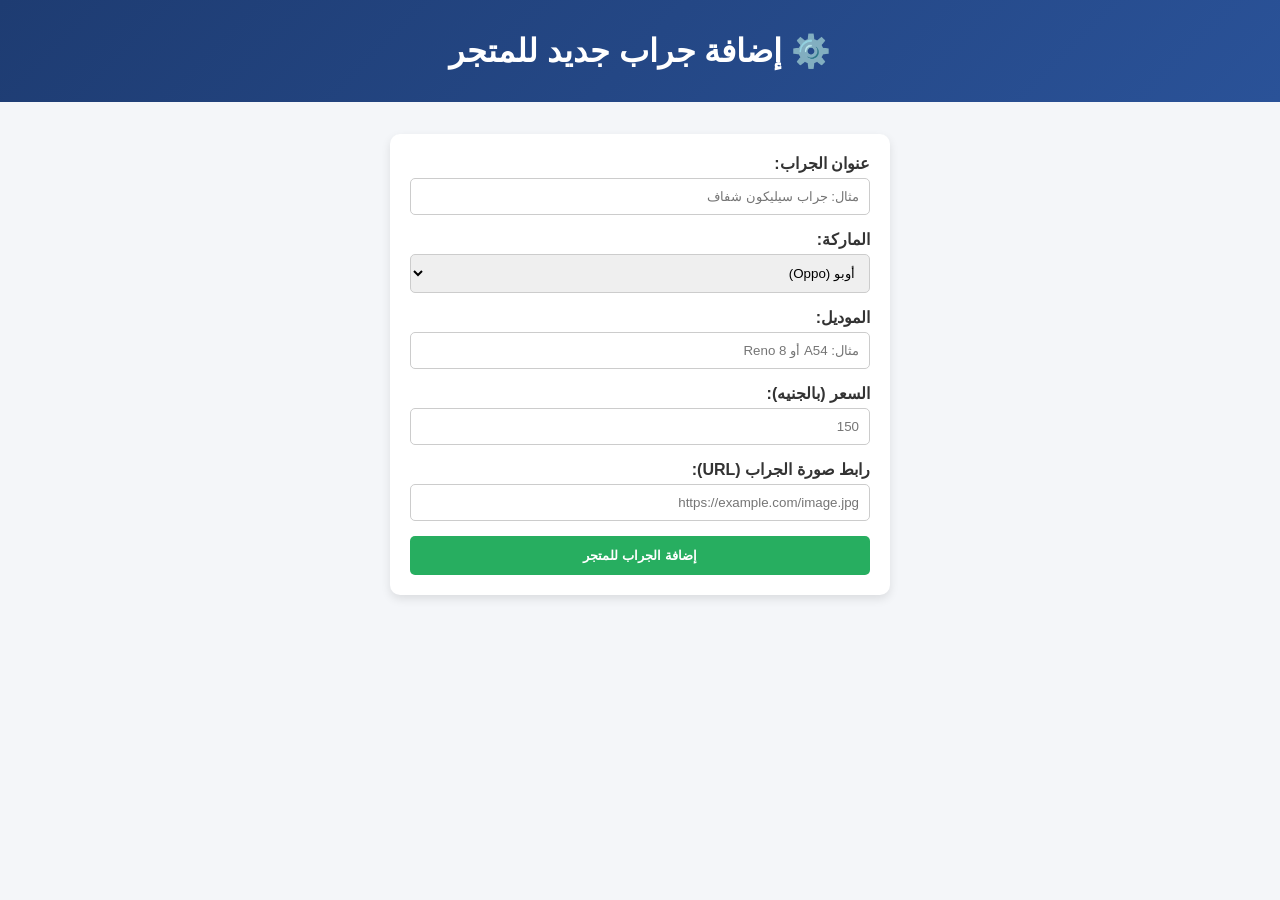
==== admin.html @ 1487cc17 "Deploy frontend" ====
<!DOCTYPE html>
<html lang="ar" dir="rtl">
<head>
  <meta charset="UTF-8">
  <meta name="viewport" content="width=device-width, initial-scale=1.0">
  <title>إضافة جراب جديد - لوحة التحكم</title>
  <link rel="stylesheet" href="style.css">
  <style>
    .admin-form {
      max-width: 500px;
      margin: 2rem auto;
      background: #fff;
      padding: 20px;
      border-radius: 10px;
      box-shadow: 0 4px 10px rgba(0,0,0,0.1);
    }
    .form-group {
      margin-bottom: 15px;
    }
    .form-group label {
      display: block;
      margin-bottom: 5px;
      font-weight: bold;
    }
    .form-group input, .form-group select {
      width: 100%;
      padding: 10px;
      border: 1px solid #ccc;
      border-radius: 5px;
    }
    .submit-btn {
      width: 100%;
      padding: 12px;
      background-color: #27ae60;
      color: white;
      border: none;
      border-radius: 5px;
      font-weight: bold;
      cursor: pointer;
    }
    .submit-btn:hover { background-color: #219150; }
  </style>
</head>
<body>

  <header>
    <h1>⚙️ إضافة جراب جديد للمتجر</h1>
  </header>

  <main class="container">
    <form id="add-cover-form" class="admin-form">
      <div class="form-group">
        <label>عنوان الجراب:</label>
        <input type="text" id="title" placeholder="مثال: جراب سيليكون شفاف" required>
      </div>

      <div class="form-group">
        <label>الماركة:</label>
        <select id="brand" required>
          <option value="Oppo">أوبو (Oppo)</option>
          <option value="Samsung">سامسونج (Samsung)</option>
          <option value="Realme">ريلمي (Realme)</option>
          <option value="Xiaomi">شاومي (Xiaomi)</option>
          <option value="iPhone">آيفون (iPhone)</option>
        </select>
      </div>

      <div class="form-group">
        <label>الموديل:</label>
        <input type="text" id="modelName" placeholder="مثال: A54 أو Reno 8" required>
      </div>

      <div class="form-group">
        <label>السعر (بالجنيه):</label>
        <input type="number" id="price" placeholder="150" required>
      </div>

      <div class="form-group">
        <label>رابط صورة الجراب (URL):</label>
        <input type="url" id="imageUrl" placeholder="https://example.com/image.jpg">
      </div>

      <button type="submit" class="submit-btn">إضافة الجراب للمتجر</button>
    </form>
  </main>

  <script>
    document.getElementById('add-cover-form').addEventListener('submit', async (e) => {
      e.preventDefault();

      const coverData = {
        title: document.getElementById('title').value,
        brand: document.getElementById('brand').value,
        modelName: document.getElementById('modelName').value,
        price: Number(document.getElementById('price').value),
        imageUrl: document.getElementById('imageUrl').value
      };

      try {
        const response = await fetch('http://localhost:5000/api/covers', {
          method: 'POST',
          headers: { 'Content-Type': 'application/json' },
          body: JSON.stringify(coverData)
        });

        if (response.ok) {
          alert('تم إضافة الجراب بنجاح!');
          window.location.href = 'index.html'; // التوجيه للصفحة الرئيسية
        } else {
          alert('حدث خطأ أثناء الإضافة');
        }
      } catch (err) {
        console.error(err);
        alert('تعذر الاتصال بالسيرفر');
      }
    });
  </script>
</body>
</html>
---- style.css ----
* {
  box-sizing: border-box;
  font-family: 'Segoe UI', Tahoma, Geneva, Verdana, sans-serif;
  margin: 0;
  padding: 0;
}

body {
  background-color: #f4f6f9;
  color: #333;
}

header {
  background: linear-gradient(135deg, #1e3c72, #2a5298);
  color: #fff;
  text-align: center;
  padding: 2rem 1rem;
}

.container {
  max-width: 1100px;
  margin: 2rem auto;
  padding: 0 1rem;
}

.filter-buttons {
  display: flex;
  justify-content: center;
  gap: 10px;
  margin-bottom: 2rem;
  flex-wrap: wrap;
}

.filter-buttons button {
  padding: 10px 20px;
  border: none;
  background-color: #fff;
  border: 2px solid #1e3c72;
  color: #1e3c72;
  font-weight: bold;
  border-radius: 25px;
  cursor: pointer;
  transition: 0.3s;
}

.filter-buttons button:hover {
  background-color: #1e3c72;
  color: #fff;
}

.covers-grid {
  display: grid;
  grid-template-columns: repeat(auto-fill, minmax(240px, 1fr));
  gap: 20px;
}

.card {
  background-color: #fff;
  border-radius: 12px;
  box-shadow: 0 4px 12px rgba(0,0,0,0.08);
  padding: 15px;
  text-align: center;
  transition: transform 0.2s;
}

.card:hover {
  transform: translateY(-5px);
}

.card img {
  width: 100%;
  height: 180px;
  object-fit: cover;
  border-radius: 8px;
  margin-bottom: 10px;
}

.card h3 {
  font-size: 1.1rem;
  margin-bottom: 5px;
}

.card .brand {
  color: #777;
  font-size: 0.9rem;
  margin-bottom: 8px;
}

.card .price {
  font-size: 1.2rem;
  color: #27ae60;
  font-weight: bold;
}
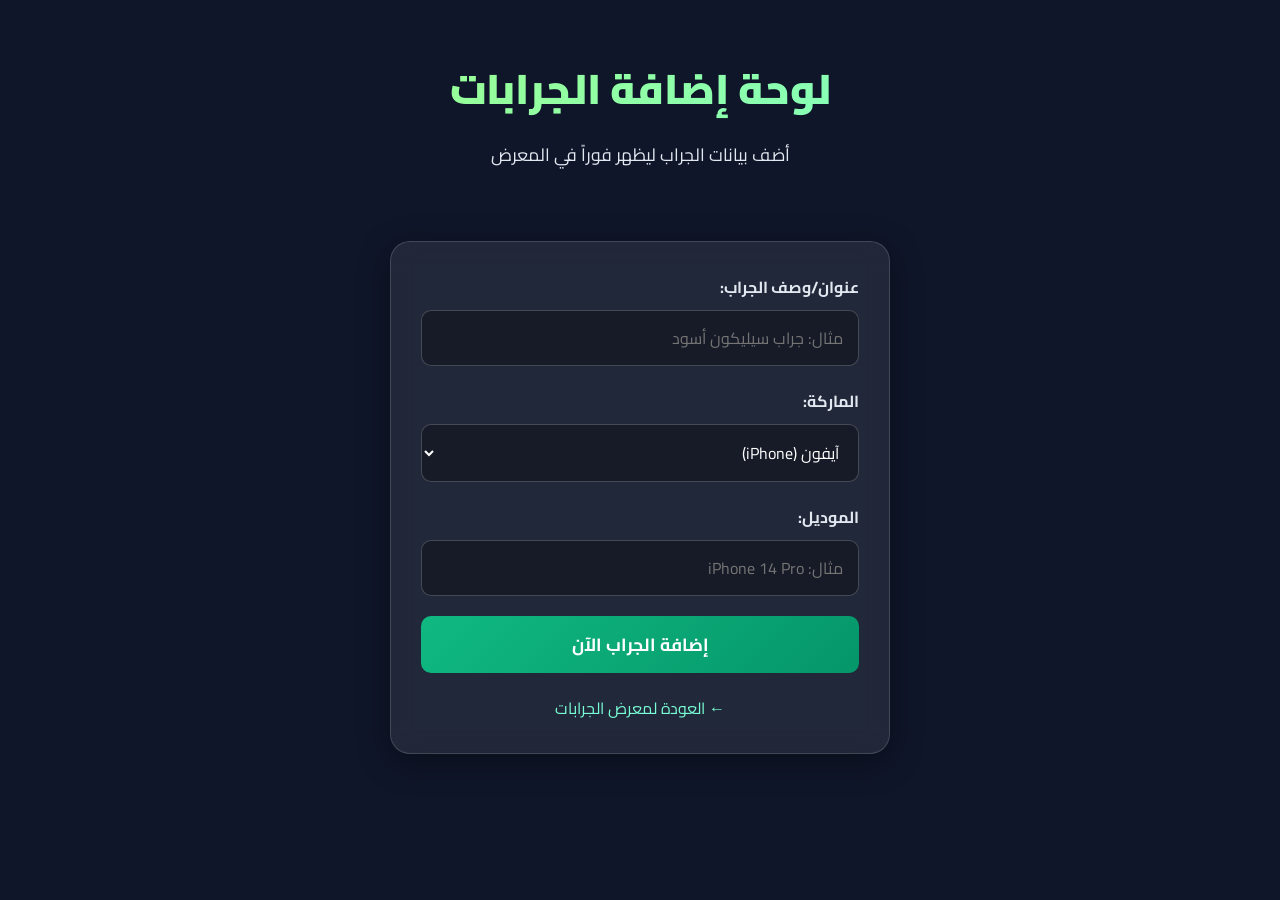
==== commit aca67d3c: "Fix admin page API connection and remove image fields" ====
--- a/admin.html
+++ b/admin.html
@@ -3,115 +3,144 @@
 <head>
   <meta charset="UTF-8">
   <meta name="viewport" content="width=device-width, initial-scale=1.0">
-  <title>إضافة جراب جديد - لوحة التحكم</title>
+  <title>لوحة التحكم - إضافة جراب جديد</title>
   <link rel="stylesheet" href="style.css">
   <style>
-    .admin-form {
+    .admin-container {
       max-width: 500px;
-      margin: 2rem auto;
-      background: #fff;
-      padding: 20px;
-      border-radius: 10px;
-      box-shadow: 0 4px 10px rgba(0,0,0,0.1);
+      margin: 40px auto;
+      background: rgba(255, 255, 255, 0.08);
+      border: 1px solid rgba(255, 255, 255, 0.15);
+      border-radius: 20px;
+      padding: 30px;
+      backdrop-filter: blur(12px);
+      box-shadow: 0 8px 32px 0 rgba(0, 0, 0, 0.37);
     }
     .form-group {
-      margin-bottom: 15px;
+      margin-bottom: 20px;
+      text-align: right;
     }
     .form-group label {
       display: block;
-      margin-bottom: 5px;
-      font-weight: bold;
+      margin-bottom: 8px;
+      font-weight: 700;
+      color: #e2e8f0;
     }
     .form-group input, .form-group select {
       width: 100%;
-      padding: 10px;
-      border: 1px solid #ccc;
-      border-radius: 5px;
+      padding: 12px 15px;
+      border-radius: 10px;
+      border: 1px solid rgba(255, 255, 255, 0.2);
+      background: rgba(0, 0, 0, 0.3);
+      color: #fff;
+      font-size: 1rem;
+      outline: none;
+    }
+    .form-group input:focus, .form-group select:focus {
+      border-color: #78ffd6;
     }
     .submit-btn {
       width: 100%;
       padding: 12px;
-      background-color: #27ae60;
-      color: white;
       border: none;
-      border-radius: 5px;
-      font-weight: bold;
+      border-radius: 10px;
+      background: linear-gradient(135deg, #10b981 0%, #059669 100%);
+      color: #fff;
+      font-size: 1.1rem;
+      font-weight: 700;
       cursor: pointer;
+      transition: all 0.3s ease;
     }
-    .submit-btn:hover { background-color: #219150; }
+    .submit-btn:hover {
+      opacity: 0.9;
+      transform: translateY(-2px);
+    }
+    .status-msg {
+      margin-top: 15px;
+      text-align: center;
+      font-weight: 700;
+    }
+    .nav-link {
+      display: block;
+      text-align: center;
+      margin-top: 20px;
+      color: #78ffd6;
+      text-decoration: none;
+    }
   </style>
 </head>
 <body>
 
   <header>
-    <h1>⚙️ إضافة جراب جديد للمتجر</h1>
+    <h1>لوحة إضافة الجرابات</h1>
+    <p>أضف بيانات الجراب ليظهر فوراً في المعرض</p>
   </header>
 
-  <main class="container">
-    <form id="add-cover-form" class="admin-form">
+  <main class="admin-container">
+    <form id="add-cover-form">
       <div class="form-group">
-        <label>عنوان الجراب:</label>
-        <input type="text" id="title" placeholder="مثال: جراب سيليكون شفاف" required>
+        <label>عنوان/وصف الجراب:</label>
+        <input type="text" id="title" placeholder="مثال: جراب سيليكون أسود" required>
       </div>
 
       <div class="form-group">
         <label>الماركة:</label>
         <select id="brand" required>
-          <option value="Oppo">أوبو (Oppo)</option>
+          <option value="iPhone">آيفون (iPhone)</option>
           <option value="Samsung">سامسونج (Samsung)</option>
-          <option value="Realme">ريلمي (Realme)</option>
           <option value="Xiaomi">شاومي (Xiaomi)</option>
-          <option value="iPhone">آيفون (iPhone)</option>
+          <option value="Other">ماركة أخرى</option>
         </select>
       </div>
 
       <div class="form-group">
         <label>الموديل:</label>
-        <input type="text" id="modelName" placeholder="مثال: A54 أو Reno 8" required>
+        <input type="text" id="modelName" placeholder="مثال: iPhone 14 Pro" required>
       </div>
 
-      <div class="form-group">
-        <label>السعر (بالجنيه):</label>
-        <input type="number" id="price" placeholder="150" required>
-      </div>
+      <button type="submit" class="submit-btn">إضافة الجراب الآن</button>
+      <div id="status-msg" class="status-msg"></div>
+    </form>
 
-      <div class="form-group">
-        <label>رابط صورة الجراب (URL):</label>
-        <input type="url" id="imageUrl" placeholder="https://example.com/image.jpg">
-      </div>
-
-      <button type="submit" class="submit-btn">إضافة الجراب للمتجر</button>
-    </form>
+    <a href="index.html" class="nav-link">← العودة لمعرض الجرابات</a>
   </main>
 
   <script>
-    document.getElementById('add-cover-form').addEventListener('submit', async (e) => {
+    const API_URL = "https://covers-store-server.vercel.app/api/covers";
+
+    document.getElementById("add-cover-form").addEventListener("submit", async (e) => {
       e.preventDefault();
+      const statusMsg = document.getElementById("status-msg");
+      statusMsg.style.color = "#78ffd6";
+      statusMsg.innerText = "جاري الإضافة...";
 
       const coverData = {
-        title: document.getElementById('title').value,
-        brand: document.getElementById('brand').value,
-        modelName: document.getElementById('modelName').value,
-        price: Number(document.getElementById('price').value),
-        imageUrl: document.getElementById('imageUrl').value
+        title: document.getElementById("title").value,
+        brand: document.getElementById("brand").value,
+        modelName: document.getElementById("modelName").value
       };
 
       try {
-        const response = await fetch('http://localhost:5000/api/covers', {
-          method: 'POST',
-          headers: { 'Content-Type': 'application/json' },
+        const response = await fetch(API_URL, {
+          method: "POST",
+          headers: {
+            "Content-Type": "application/json"
+          },
           body: JSON.stringify(coverData)
         });
 
         if (response.ok) {
-          alert('تم إضافة الجراب بنجاح!');
-          window.location.href = 'index.html'; // التوجيه للصفحة الرئيسية
+          statusMsg.style.color = "#34d399";
+          statusMsg.innerText = "تمت إضافة الجراب بنجاح! 🎉";
+          document.getElementById("add-cover-form").reset();
         } else {
-          alert('حدث خطأ أثناء الإضافة');
+          statusMsg.style.color = "#f87171";
+          statusMsg.innerText = "حدث خطأ أثناء الإضافة.";
         }
-      } catch (err) {
-        console.error(err);
-        alert('تعذر الاتصال بالسيرفر');
+      } catch (error) {
+        console.error("Error:", error);
+        statusMsg.style.color = "#f87171";
+        statusMsg.innerText = "تعذر الاتصال بالسيرفر. تحقق من الإنترنت.";
       }
     });
   </script>
--- a/style.css
+++ b/style.css
@@ -1,93 +1,142 @@
+@import url('https://fonts.googleapis.com/css2?family=Cairo:wght@400;600;700;900&display=swap');
+
 * {
-  box-sizing: border-box;
-  font-family: 'Segoe UI', Tahoma, Geneva, Verdana, sans-serif;
   margin: 0;
   padding: 0;
+  box-sizing: border-box;
+  font-family: 'Cairo', sans-serif;
 }
 
 body {
-  background-color: #f4f6f9;
-  color: #333;
+  background: #0f172a url('https://images.unsplash.com/photo-1518837695005-2083093ee35b?auto=format&fit=crop&w=1920&q=80') no-repeat center center fixed;
+  background-size: cover;
+  color: #fff;
+  min-height: 100vh;
+  position: relative;
+  direction: rtl;
 }
 
-header {
-  background: linear-gradient(135deg, #1e3c72, #2a5298);
-  color: #fff;
-  text-align: center;
-  padding: 2rem 1rem;
+body::before {
+  content: '';
+  position: fixed;
+  top: 0;
+  left: 0;
+  width: 100%;
+  height: 100%;
+  background: rgba(15, 23, 42, 0.8);
+  backdrop-filter: blur(10px);
+  z-index: -1;
 }
 
-.container {
-  max-width: 1100px;
-  margin: 2rem auto;
-  padding: 0 1rem;
+/* الهيدر */
+header {
+  text-align: center;
+  padding: 50px 20px 30px;
 }
 
-.filter-buttons {
+header h1 {
+  font-size: 2.6rem;
+  font-weight: 900;
+  background: linear-gradient(135deg, #a8ff78 0%, #78ffd6 100%);
+  -webkit-background-clip: text;
+  -webkit-text-fill-color: transparent;
+  margin-bottom: 10px;
+}
+
+header p {
+  font-size: 1.1rem;
+  color: #e2e8f0;
+}
+
+/* أزرار التصفية */
+.filters {
   display: flex;
   justify-content: center;
-  gap: 10px;
-  margin-bottom: 2rem;
+  gap: 12px;
   flex-wrap: wrap;
+  margin: 20px auto 40px;
+  padding: 0 20px;
 }
 
-.filter-buttons button {
-  padding: 10px 20px;
-  border: none;
-  background-color: #fff;
-  border: 2px solid #1e3c72;
-  color: #1e3c72;
-  font-weight: bold;
-  border-radius: 25px;
+.filter-btn {
+  background: rgba(255, 255, 255, 0.1);
+  border: 1px solid rgba(255, 255, 255, 0.2);
+  color: #fff;
+  padding: 10px 24px;
+  border-radius: 30px;
+  font-size: 1rem;
+  font-weight: 600;
   cursor: pointer;
-  transition: 0.3s;
+  transition: all 0.3s ease;
 }
 
-.filter-buttons button:hover {
-  background-color: #1e3c72;
-  color: #fff;
+.filter-btn:hover, .filter-btn.active {
+  background: linear-gradient(135deg, #10b981 0%, #059669 100%);
+  border-color: #10b981;
+  box-shadow: 0 0 15px rgba(16, 185, 129, 0.4);
+  transform: translateY(-2px);
+}
+
+/* شبكة الكروت */
+.container {
+  max-width: 1200px;
+  margin: 0 auto;
+  padding: 0 20px 60px;
 }
 
 .covers-grid {
   display: grid;
   grid-template-columns: repeat(auto-fill, minmax(240px, 1fr));
-  gap: 20px;
+  gap: 25px;
 }
 
-.card {
-  background-color: #fff;
-  border-radius: 12px;
-  box-shadow: 0 4px 12px rgba(0,0,0,0.08);
-  padding: 15px;
+/* كارت الجراب بدون صورة */
+.cover-card {
+  background: rgba(255, 255, 255, 0.08);
+  border: 1px solid rgba(255, 255, 255, 0.15);
+  border-radius: 20px;
+  padding: 30px 20px;
   text-align: center;
-  transition: transform 0.2s;
+  transition: all 0.3s ease;
+  backdrop-filter: blur(12px);
+  box-shadow: 0 8px 32px 0 rgba(0, 0, 0, 0.3);
 }
 
-.card:hover {
-  transform: translateY(-5px);
+.cover-card:hover {
+  transform: translateY(-8px);
+  border-color: #78ffd6;
+  box-shadow: 0 12px 30px rgba(0, 0, 0, 0.5), 0 0 15px rgba(120, 255, 214, 0.3);
 }
 
-.card img {
-  width: 100%;
-  height: 180px;
-  object-fit: cover;
-  border-radius: 8px;
-  margin-bottom: 10px;
+.brand-badge {
+  display: inline-block;
+  background: rgba(16, 185, 129, 0.25);
+  color: #34d399;
+  border: 1px solid rgba(52, 211, 153, 0.4);
+  padding: 4px 16px;
+  border-radius: 20px;
+  font-size: 0.85rem;
+  font-weight: 700;
+  margin-bottom: 15px;
 }
 
-.card h3 {
-  font-size: 1.1rem;
-  margin-bottom: 5px;
-}
-
-.card .brand {
-  color: #777;
-  font-size: 0.9rem;
+.card-info h3 {
+  font-size: 1.4rem;
+  font-weight: 700;
+  color: #ffffff;
   margin-bottom: 8px;
 }
 
-.card .price {
-  font-size: 1.2rem;
-  color: #27ae60;
-  font-weight: bold;
+.model-name {
+  color: #cbd5e1;
+  font-size: 1rem;
+}
+
+/* الرسائل */
+.loading, .no-data, .error-msg {
+  text-align: center;
+  grid-column: 1 / -1;
+  font-size: 1.3rem;
+  padding: 40px;
+  color: #cbd5e1;
 }
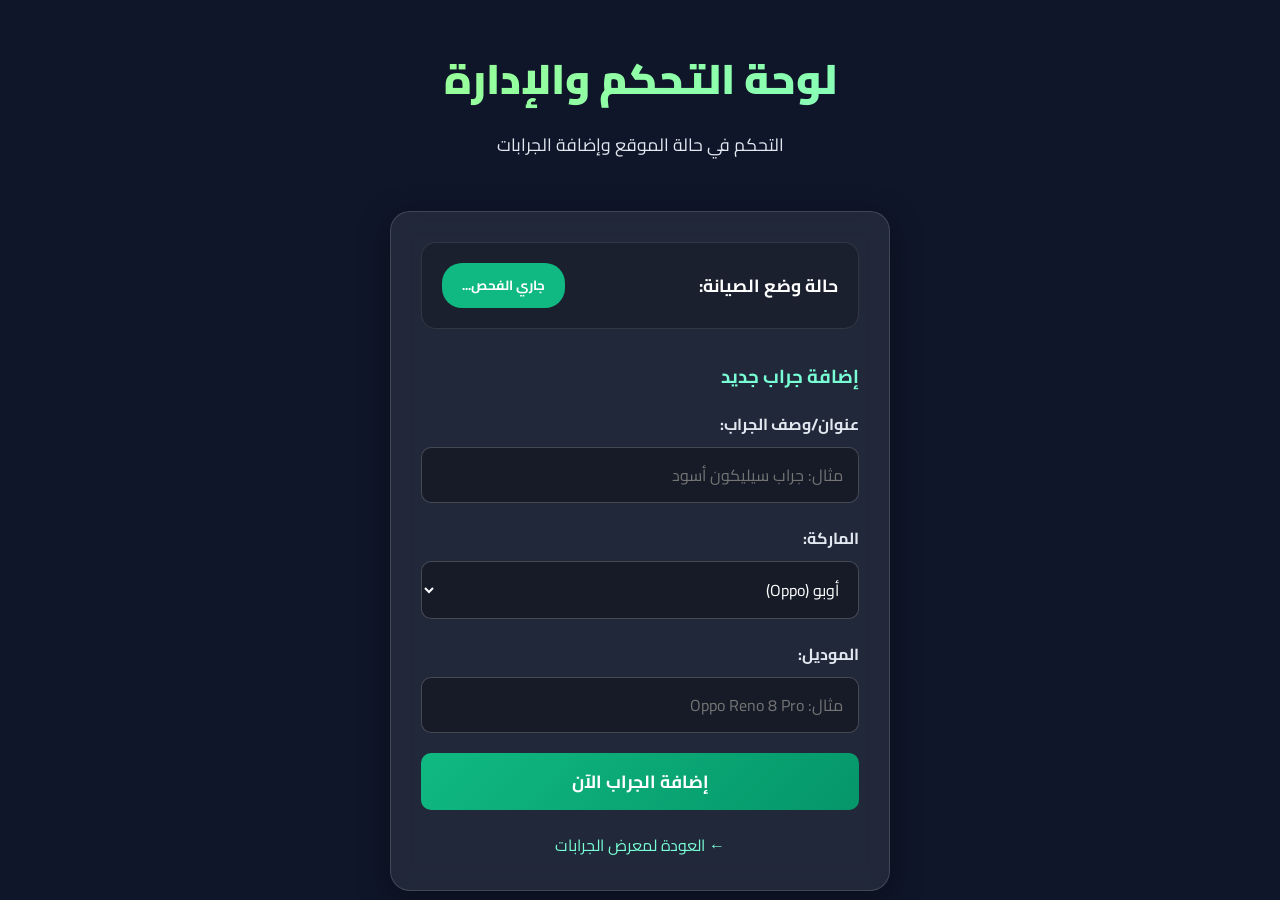
==== commit afd1075d: "Add maintenance mode toggle UI" ====
--- a/admin.html
+++ b/admin.html
@@ -3,12 +3,12 @@
 <head>
   <meta charset="UTF-8">
   <meta name="viewport" content="width=device-width, initial-scale=1.0">
-  <title>لوحة التحكم - إضافة جراب جديد</title>
+  <title>لوحة التحكم - إدارة الموقع</title>
   <link rel="stylesheet" href="style.css">
   <style>
     .admin-container {
       max-width: 500px;
-      margin: 40px auto;
+      margin: 30px auto;
       background: rgba(255, 255, 255, 0.08);
       border: 1px solid rgba(255, 255, 255, 0.15);
       border-radius: 20px;
@@ -16,6 +16,36 @@
       backdrop-filter: blur(12px);
       box-shadow: 0 8px 32px 0 rgba(0, 0, 0, 0.37);
     }
+    .toggle-section {
+      background: rgba(0,0,0,0.2);
+      border: 1px solid rgba(255,255,255,0.1);
+      padding: 20px;
+      border-radius: 15px;
+      margin-bottom: 30px;
+      display: flex;
+      justify-content: space-between;
+      align-items: center;
+    }
+    .toggle-section span {
+      font-size: 1.1rem;
+      font-weight: 700;
+    }
+    .switch-btn {
+      padding: 10px 20px;
+      border: none;
+      border-radius: 20px;
+      font-weight: 700;
+      cursor: pointer;
+      transition: all 0.3s ease;
+    }
+    .switch-btn.active {
+      background: #ef4444;
+      color: #fff;
+    }
+    .switch-btn.inactive {
+      background: #10b981;
+      color: #fff;
+    }
     .form-group {
       margin-bottom: 20px;
       text-align: right;
@@ -36,9 +66,6 @@
       font-size: 1rem;
       outline: none;
     }
-    .form-group input:focus, .form-group select:focus {
-      border-color: #78ffd6;
-    }
     .submit-btn {
       width: 100%;
       padding: 12px;
@@ -49,35 +76,28 @@
       font-size: 1.1rem;
       font-weight: 700;
       cursor: pointer;
-      transition: all 0.3s ease;
-    }
-    .submit-btn:hover {
-      opacity: 0.9;
-      transform: translateY(-2px);
-    }
-    .status-msg {
-      margin-top: 15px;
-      text-align: center;
-      font-weight: 700;
-    }
-    .nav-link {
-      display: block;
-      text-align: center;
-      margin-top: 20px;
-      color: #78ffd6;
-      text-decoration: none;
-    }
+    }
+    .status-msg { margin-top: 15px; text-align: center; font-weight: 700; }
+    .nav-link { display: block; text-align: center; margin-top: 20px; color: #78ffd6; text-decoration: none; }
   </style>
 </head>
 <body>
 
   <header>
-    <h1>لوحة إضافة الجرابات</h1>
-    <p>أضف بيانات الجراب ليظهر فوراً في المعرض</p>
+    <h1>لوحة التحكم والإدارة</h1>
+    <p>التحكم في حالة الموقع وإضافة الجرابات</p>
   </header>
 
   <main class="admin-container">
+    <!-- قسم التحكم في وضع الصيانة -->
+    <div class="toggle-section">
+      <span>حالة وضع الصيانة:</span>
+      <button id="toggle-maintenance-btn" class="switch-btn inactive" onclick="toggleMaintenance()">جاري الفحص...</button>
+    </div>
+
+    <!-- نموذج إضافة الجرابات -->
     <form id="add-cover-form">
+      <h3 style="margin-bottom: 15px; text-align: right; color: #78ffd6;">إضافة جراب جديد</h3>
       <div class="form-group">
         <label>عنوان/وصف الجراب:</label>
         <input type="text" id="title" placeholder="مثال: جراب سيليكون أسود" required>
@@ -86,7 +106,7 @@
       <div class="form-group">
         <label>الماركة:</label>
         <select id="brand" required>
-          <option value="iPhone">آيفون (iPhone)</option>
+          <option value="Oppo">أوبو (Oppo)</option>
           <option value="Samsung">سامسونج (Samsung)</option>
           <option value="Xiaomi">شاومي (Xiaomi)</option>
           <option value="Other">ماركة أخرى</option>
@@ -95,7 +115,7 @@
 
       <div class="form-group">
         <label>الموديل:</label>
-        <input type="text" id="modelName" placeholder="مثال: iPhone 14 Pro" required>
+        <input type="text" id="modelName" placeholder="مثال: Oppo Reno 8 Pro" required>
       </div>
 
       <button type="submit" class="submit-btn">إضافة الجراب الآن</button>
@@ -107,6 +127,48 @@
 
   <script>
     const API_URL = "https://covers-store-server.vercel.app/api/covers";
+    const SETTINGS_URL = "https://covers-store-server.vercel.app/api/settings";
+    let isMaintenance = false;
+
+    // جلب حالة وضع الصيانة الحالية
+    async function fetchSettings() {
+      try {
+        const res = await fetch(SETTINGS_URL);
+        const settings = await res.json();
+        isMaintenance = settings.isMaintenance;
+        updateToggleButton();
+      } catch (err) {
+        console.error(err);
+      }
+    }
+
+    function updateToggleButton() {
+      const btn = document.getElementById("toggle-maintenance-btn");
+      if (isMaintenance) {
+        btn.innerText = "إغلاق وضع الصيانة (فتح الموقع)";
+        btn.className = "switch-btn active";
+      } else {
+        btn.innerText = "تفعيل وضع الصيانة (قفل الموقع)";
+        btn.className = "switch-btn inactive";
+      }
+    }
+
+    // تبديل وضع الصيانة
+    async function toggleMaintenance() {
+      try {
+        const res = await fetch(SETTINGS_URL, {
+          method: "POST",
+          headers: { "Content-Type": "application/json" },
+          body: JSON.stringify({ isMaintenance: !isMaintenance })
+        });
+        const settings = await res.json();
+        isMaintenance = settings.isMaintenance;
+        updateToggleButton();
+        alert(isMaintenance ? "تم قفل الموقع وتفعيل وضع الصيانة!" : "تم فتح الموقع للزوار بنجاح!");
+      } catch (err) {
+        alert("حدث خطأ أثناء تغيير الحالة.");
+      }
+    }
 
     document.getElementById("add-cover-form").addEventListener("submit", async (e) => {
       e.preventDefault();
@@ -123,9 +185,7 @@
       try {
         const response = await fetch(API_URL, {
           method: "POST",
-          headers: {
-            "Content-Type": "application/json"
-          },
+          headers: { "Content-Type": "application/json" },
           body: JSON.stringify(coverData)
         });
 
@@ -138,11 +198,12 @@
           statusMsg.innerText = "حدث خطأ أثناء الإضافة.";
         }
       } catch (error) {
-        console.error("Error:", error);
         statusMsg.style.color = "#f87171";
-        statusMsg.innerText = "تعذر الاتصال بالسيرفر. تحقق من الإنترنت.";
+        statusMsg.innerText = "تعذر الاتصال بالسيرفر.";
       }
     });
+
+    fetchSettings();
   </script>
 </body>
 </html>
--- a/style.css
+++ b/style.css
@@ -31,7 +31,7 @@
 /* الهيدر */
 header {
   text-align: center;
-  padding: 50px 20px 30px;
+  padding: 40px 20px 20px;
 }
 
 header h1 {
@@ -46,6 +46,36 @@
 header p {
   font-size: 1.1rem;
   color: #e2e8f0;
+}
+
+/* شريط البحث */
+.search-container {
+  max-width: 500px;
+  margin: 20px auto 10px;
+  padding: 0 20px;
+}
+
+.search-container input {
+  width: 100%;
+  padding: 14px 22px;
+  border-radius: 30px;
+  border: 1px solid rgba(255, 255, 255, 0.25);
+  background: rgba(255, 255, 255, 0.1);
+  color: #fff;
+  font-size: 1rem;
+  outline: none;
+  backdrop-filter: blur(10px);
+  transition: all 0.3s ease;
+}
+
+.search-container input::placeholder {
+  color: #cbd5e1;
+}
+
+.search-container input:focus {
+  border-color: #78ffd6;
+  background: rgba(255, 255, 255, 0.15);
+  box-shadow: 0 0 15px rgba(120, 255, 214, 0.3);
 }
 
 /* أزرار التصفية */
@@ -90,7 +120,7 @@
   gap: 25px;
 }
 
-/* كارت الجراب بدون صورة */
+/* كارت الجراب */
 .cover-card {
   background: rgba(255, 255, 255, 0.08);
   border: 1px solid rgba(255, 255, 255, 0.15);
@@ -139,4 +169,86 @@
   font-size: 1.3rem;
   padding: 40px;
   color: #cbd5e1;
+}/* واجهة وضع الصيانة والتطوير */
+.maintenance-overlay {
+  display: flex;
+  justify-content: center;
+  align-items: center;
+  min-height: 100vh;
+  padding: 20px;
+  text-align: center;
+}
+
+.maintenance-card {
+  background: rgba(255, 255, 255, 0.08);
+  border: 1px solid rgba(255, 255, 255, 0.2);
+  border-radius: 25px;
+  padding: 50px 30px;
+  max-width: 550px;
+  width: 100%;
+  backdrop-filter: blur(15px);
+  box-shadow: 0 20px 50px rgba(0,0,0,0.5);
+  animation: fadeIn 0.8s ease-in-out;
+}
+
+.gear-icon {
+  font-size: 4rem;
+  margin-bottom: 20px;
+  display: inline-block;
+  animation: spin 4s linear infinite;
+}
+
+.maintenance-card h2 {
+  font-size: 2.2rem;
+  font-weight: 900;
+  background: linear-gradient(135deg, #a8ff78 0%, #78ffd6 100%);
+  -webkit-background-clip: text;
+  -webkit-text-fill-color: transparent;
+  margin-bottom: 15px;
+}
+
+.animated-text {
+  font-size: 1.2rem;
+  color: #e2e8f0;
+  margin-bottom: 25px;
+  animation: pulse 2s infinite ease-in-out;
+}
+
+.maintenance-bar {
+  width: 100%;
+  height: 6px;
+  background: rgba(255,255,255,0.1);
+  border-radius: 10px;
+  overflow: hidden;
+  position: relative;
+}
+
+.maintenance-bar span {
+  display: block;
+  width: 50%;
+  height: 100%;
+  background: linear-gradient(90deg, #10b981, #78ffd6);
+  border-radius: 10px;
+  position: absolute;
+  animation: moveBar 2s infinite ease-in-out;
+}
+
+@keyframes spin {
+  0% { transform: rotate(0deg); }
+  100% { transform: rotate(360deg); }
+}
+
+@keyframes pulse {
+  0%, 100% { opacity: 0.7; }
+  50% { opacity: 1; }
+}
+
+@keyframes moveBar {
+  0% { left: -50%; }
+  100% { left: 100%; }
+}
+
+@keyframes fadeIn {
+  from { opacity: 0; transform: translateY(20px); }
+  to { opacity: 1; transform: translateY(0); }
 }
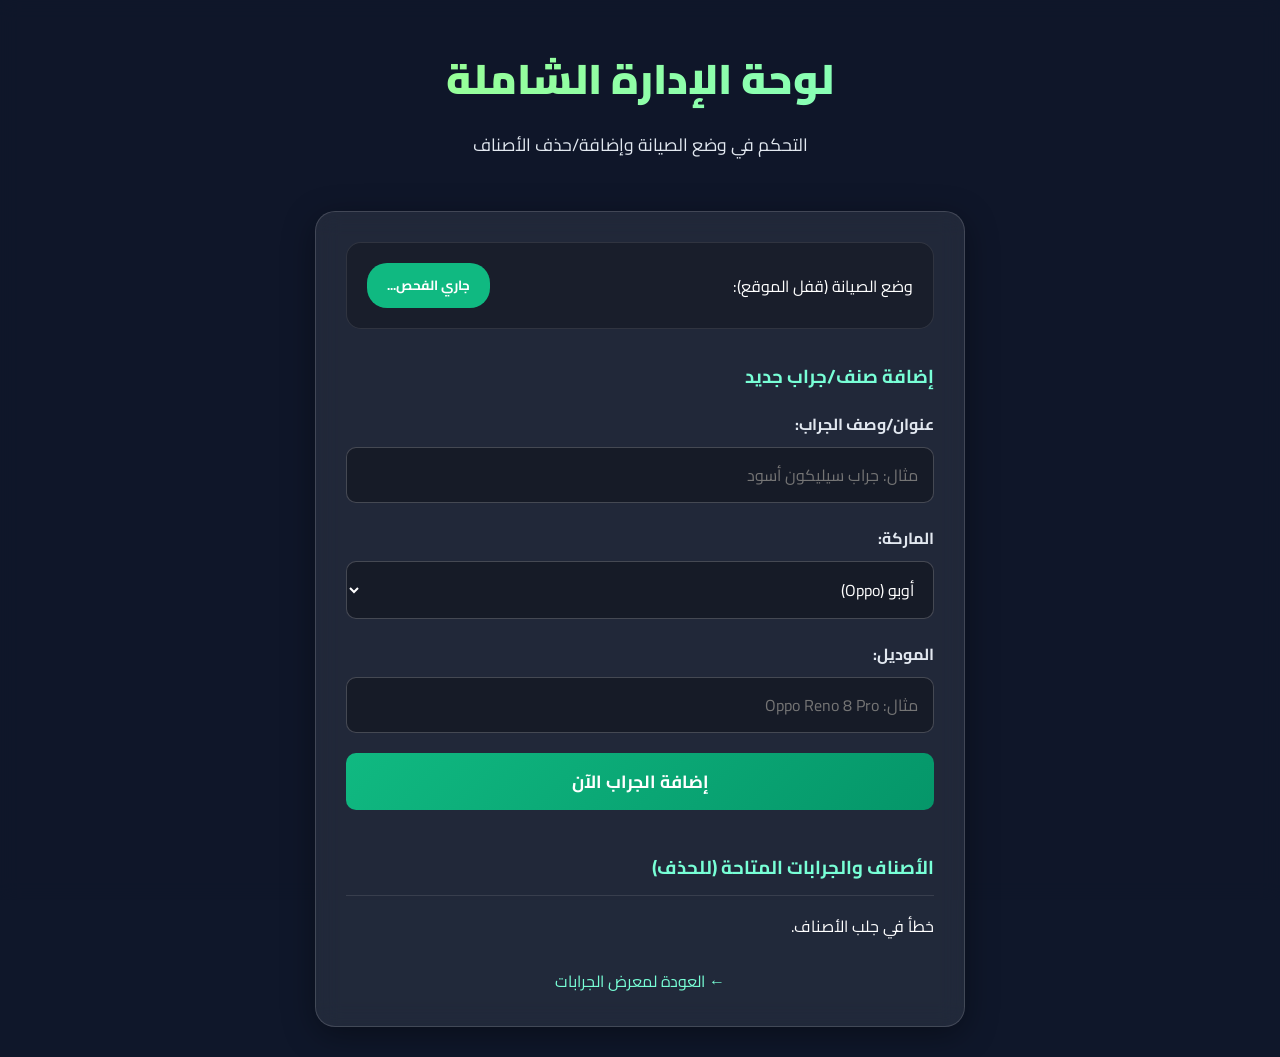
==== commit f8a8a796: "Fix maintenance view and phone contact display" ====
--- a/admin.html
+++ b/admin.html
@@ -3,11 +3,11 @@
 <head>
   <meta charset="UTF-8">
   <meta name="viewport" content="width=device-width, initial-scale=1.0">
-  <title>لوحة التحكم - إدارة الموقع</title>
+  <title>لوحة التحكم - إدارة الجرابات والموقع</title>
   <link rel="stylesheet" href="style.css">
   <style>
     .admin-container {
-      max-width: 500px;
+      max-width: 650px;
       margin: 30px auto;
       background: rgba(255, 255, 255, 0.08);
       border: 1px solid rgba(255, 255, 255, 0.15);
@@ -17,7 +17,7 @@
       box-shadow: 0 8px 32px 0 rgba(0, 0, 0, 0.37);
     }
     .toggle-section {
-      background: rgba(0,0,0,0.2);
+      background: rgba(0,0,0,0.25);
       border: 1px solid rgba(255,255,255,0.1);
       padding: 20px;
       border-radius: 15px;
@@ -26,78 +26,65 @@
       justify-content: space-between;
       align-items: center;
     }
-    .toggle-section span {
-      font-size: 1.1rem;
-      font-weight: 700;
-    }
     .switch-btn {
       padding: 10px 20px;
       border: none;
       border-radius: 20px;
       font-weight: 700;
       cursor: pointer;
-      transition: all 0.3s ease;
-    }
-    .switch-btn.active {
-      background: #ef4444;
-      color: #fff;
-    }
-    .switch-btn.inactive {
-      background: #10b981;
-      color: #fff;
-    }
-    .form-group {
-      margin-bottom: 20px;
-      text-align: right;
-    }
-    .form-group label {
-      display: block;
-      margin-bottom: 8px;
-      font-weight: 700;
-      color: #e2e8f0;
-    }
+    }
+    .switch-btn.active { background: #ef4444; color: #fff; }
+    .switch-btn.inactive { background: #10b981; color: #fff; }
+
+    .form-group { margin-bottom: 20px; text-align: right; }
+    .form-group label { display: block; margin-bottom: 8px; font-weight: 700; color: #e2e8f0; }
     .form-group input, .form-group select {
-      width: 100%;
-      padding: 12px 15px;
-      border-radius: 10px;
-      border: 1px solid rgba(255, 255, 255, 0.2);
-      background: rgba(0, 0, 0, 0.3);
-      color: #fff;
-      font-size: 1rem;
-      outline: none;
-    }
+      width: 100%; padding: 12px 15px; border-radius: 10px;
+      border: 1px solid rgba(255, 255, 255, 0.2); background: rgba(0, 0, 0, 0.3);
+      color: #fff; font-size: 1rem; outline: none;
+    }
+
     .submit-btn {
-      width: 100%;
-      padding: 12px;
-      border: none;
-      border-radius: 10px;
+      width: 100%; padding: 12px; border: none; border-radius: 10px;
       background: linear-gradient(135deg, #10b981 0%, #059669 100%);
-      color: #fff;
-      font-size: 1.1rem;
-      font-weight: 700;
-      cursor: pointer;
-    }
+      color: #fff; font-size: 1.1rem; font-weight: 700; cursor: pointer;
+    }
+
+    /* قائمة الجرابات للحذف */
+    .covers-list-section { margin-top: 40px; }
+    .covers-list-section h3 { color: #78ffd6; margin-bottom: 15px; border-bottom: 1px solid rgba(255,255,255,0.1); padding-bottom: 10px; }
+    .item-row {
+      display: flex; justify-content: space-between; align-items: center;
+      background: rgba(0,0,0,0.2); padding: 12px 15px; border-radius: 10px; margin-bottom: 10px;
+      border: 1px solid rgba(255,255,255,0.05);
+    }
+    .delete-btn {
+      background: #ef4444; color: white; border: none; padding: 6px 14px;
+      border-radius: 8px; cursor: pointer; font-weight: 700; transition: 0.2s;
+    }
+    .delete-btn:hover { background: #dc2626; }
+    
     .status-msg { margin-top: 15px; text-align: center; font-weight: 700; }
-    .nav-link { display: block; text-align: center; margin-top: 20px; color: #78ffd6; text-decoration: none; }
+    .nav-link { display: block; text-align: center; margin-top: 25px; color: #78ffd6; text-decoration: none; }
   </style>
 </head>
 <body>
 
   <header>
-    <h1>لوحة التحكم والإدارة</h1>
-    <p>التحكم في حالة الموقع وإضافة الجرابات</p>
+    <h1>لوحة الإدارة الشاملة</h1>
+    <p>التحكم في وضع الصيانة وإضافة/حذف الأصناف</p>
   </header>
 
   <main class="admin-container">
-    <!-- قسم التحكم في وضع الصيانة -->
+    <!-- التحكم في الصيانة -->
     <div class="toggle-section">
-      <span>حالة وضع الصيانة:</span>
+      <span>وضع الصيانة (قفل الموقع):</span>
       <button id="toggle-maintenance-btn" class="switch-btn inactive" onclick="toggleMaintenance()">جاري الفحص...</button>
     </div>
 
-    <!-- نموذج إضافة الجرابات -->
+    <!-- إضافة صنف -->
     <form id="add-cover-form">
-      <h3 style="margin-bottom: 15px; text-align: right; color: #78ffd6;">إضافة جراب جديد</h3>
+      <h3 style="margin-bottom: 15px; color: #78ffd6;">إضافة صنف/جراب جديد</h3>
       <div class="form-group">
         <label>عنوان/وصف الجراب:</label>
         <input type="text" id="title" placeholder="مثال: جراب سيليكون أسود" required>
@@ -122,6 +109,12 @@
       <div id="status-msg" class="status-msg"></div>
     </form>
 
+    <!-- قائمة إدارة الأصناف وحذفها -->
+    <div class="covers-list-section">
+      <h3>الأصناف والجرابات المتاحة (للحذف)</h3>
+      <div id="admin-covers-list">جاري تحميل الأصناف...</div>
+    </div>
+
     <a href="index.html" class="nav-link">← العودة لمعرض الجرابات</a>
   </main>
 
@@ -130,30 +123,26 @@
     const SETTINGS_URL = "https://covers-store-server.vercel.app/api/settings";
     let isMaintenance = false;
 
-    // جلب حالة وضع الصيانة الحالية
     async function fetchSettings() {
       try {
         const res = await fetch(SETTINGS_URL);
         const settings = await res.json();
         isMaintenance = settings.isMaintenance;
         updateToggleButton();
-      } catch (err) {
-        console.error(err);
-      }
+      } catch (err) { console.error(err); }
     }
 
     function updateToggleButton() {
       const btn = document.getElementById("toggle-maintenance-btn");
       if (isMaintenance) {
-        btn.innerText = "إغلاق وضع الصيانة (فتح الموقع)";
+        btn.innerText = "إغلاق الصيانة (فتح الموقع)";
         btn.className = "switch-btn active";
       } else {
-        btn.innerText = "تفعيل وضع الصيانة (قفل الموقع)";
+        btn.innerText = "تفعيل الصيانة (قفل الموقع)";
         btn.className = "switch-btn inactive";
       }
     }
 
-    // تبديل وضع الصيانة
     async function toggleMaintenance() {
       try {
         const res = await fetch(SETTINGS_URL, {
@@ -164,10 +153,45 @@
         const settings = await res.json();
         isMaintenance = settings.isMaintenance;
         updateToggleButton();
-        alert(isMaintenance ? "تم قفل الموقع وتفعيل وضع الصيانة!" : "تم فتح الموقع للزوار بنجاح!");
+      } catch (err) { alert("حدث خطأ في العملية."); }
+    }
+
+    // جلب وحذف الأصناف
+    async function loadAdminCovers() {
+      const listContainer = document.getElementById("admin-covers-list");
+      try {
+        const res = await fetch(API_URL);
+        const data = await res.json();
+        if (!data || data.length === 0) {
+          listContainer.innerHTML = "<p>لا توجد أصناف حالياً.</p>";
+          return;
+        }
+
+        listContainer.innerHTML = "";
+        data.forEach(item => {
+          const row = document.createElement("div");
+          row.className = "item-row";
+          row.innerHTML = `
+            <div>
+              <strong>[${item.brand}]</strong> ${item.title} - <small>${item.modelName}</small>
+            </div>
+            <button class="delete-btn" onclick="deleteCover('${item._id}')">حذف 🗑️</button>
+          `;
+          listContainer.appendChild(row);
+        });
       } catch (err) {
-        alert("حدث خطأ أثناء تغيير الحالة.");
+        listContainer.innerHTML = "<p>خطأ في جلب الأصناف.</p>";
       }
+    }
+
+    async function deleteCover(id) {
+      if (!confirm("هل أنت تأكد من إزالة هذا الصنف؟")) return;
+      try {
+        const res = await fetch(`${API_URL}/${id}`, { method: "DELETE" });
+        if (res.ok) {
+          loadAdminCovers();
+        }
+      } catch (err) { alert("تعذر الحذف."); }
     }
 
     document.getElementById("add-cover-form").addEventListener("submit", async (e) => {
@@ -191,19 +215,15 @@
 
         if (response.ok) {
           statusMsg.style.color = "#34d399";
-          statusMsg.innerText = "تمت إضافة الجراب بنجاح! 🎉";
+          statusMsg.innerText = "تمت إضافة الصنف بنجاح! 🎉";
           document.getElementById("add-cover-form").reset();
-        } else {
-          statusMsg.style.color = "#f87171";
-          statusMsg.innerText = "حدث خطأ أثناء الإضافة.";
+          loadAdminCovers();
         }
-      } catch (error) {
-        statusMsg.style.color = "#f87171";
-        statusMsg.innerText = "تعذر الاتصال بالسيرفر.";
-      }
+      } catch (error) { statusMsg.innerText = "تعذر الاتصال بالسيرفر."; }
     });
 
     fetchSettings();
+    loadAdminCovers();
   </script>
 </body>
 </html>
--- a/style.css
+++ b/style.css
@@ -251,4 +251,223 @@
 @keyframes fadeIn {
   from { opacity: 0; transform: translateY(20px); }
   to { opacity: 1; transform: translateY(0); }
+}/* واجهة وضع الصيانة التفاعلية */
+.maintenance-overlay {
+  display: flex;
+  justify-content: center;
+  align-items: center;
+  min-height: 100vh;
+  padding: 20px;
+  text-align: center;
+}
+
+.maintenance-card {
+  position: relative;
+  background: rgba(255, 255, 255, 0.08);
+  border: 1px solid rgba(255, 255, 255, 0.2);
+  border-radius: 25px;
+  padding: 50px 30px 40px;
+  max-width: 550px;
+  width: 100%;
+  backdrop-filter: blur(15px);
+  box-shadow: 0 20px 50px rgba(0,0,0,0.6);
+  animation: floatCard 4s ease-in-out infinite;
+}
+
+.close-badge {
+  position: absolute;
+  top: 15px;
+  right: 20px;
+  font-size: 1.5rem;
+  animation: pulse 1.5s infinite;
+}
+
+.gear-icon {
+  font-size: 4.5rem;
+  margin-bottom: 20px;
+  display: inline-block;
+  animation: spin 3s linear infinite;
+}
+
+.maintenance-card h2 {
+  font-size: 2.2rem;
+  font-weight: 900;
+  background: linear-gradient(135deg, #a8ff78 0%, #78ffd6 100%);
+  -webkit-background-clip: text;
+  -webkit-text-fill-color: transparent;
+  margin-bottom: 15px;
+}
+
+.animated-text {
+  font-size: 1.2rem;
+  color: #e2e8f0;
+  margin-bottom: 25px;
+}
+
+.maintenance-bar {
+  width: 100%;
+  height: 6px;
+  background: rgba(255,255,255,0.1);
+  border-radius: 10px;
+  overflow: hidden;
+  position: relative;
+  margin-bottom: 30px;
+}
+
+.maintenance-bar span {
+  display: block;
+  width: 50%;
+  height: 100%;
+  background: linear-gradient(90deg, #10b981, #78ffd6);
+  border-radius: 10px;
+  position: absolute;
+  animation: moveBar 2s infinite ease-in-out;
+}
+
+/* صندوق رقم التواصل */
+.contact-box {
+  background: rgba(16, 185, 129, 0.15);
+  border: 1px solid rgba(52, 211, 153, 0.3);
+  padding: 15px 20px;
+  border-radius: 15px;
+}
+
+.contact-box p {
+  font-size: 0.95rem;
+  color: #cbd5e1;
+  margin-bottom: 6px;
+}
+
+.phone-number {
+  font-size: 1.4rem;
+  font-weight: 900;
+  color: #78ffd6;
+  text-decoration: none;
+  display: inline-block;
+  direction: ltr;
+  transition: transform 0.3s ease;
+}
+
+.phone-number:hover {
+  transform: scale(1.08);
+}
+
+@keyframes spin {
+  0% { transform: rotate(0deg); }
+  100% { transform: rotate(360deg); }
+}
+
+@keyframes floatCard {
+  0%, 100% { transform: translateY(0); }
+  50% { transform: translateY(-10px); }
+}
+
+@keyframes moveBar {
+  0% { left: -50%; }
+  100% { left: 100%; }
+}/* تصميم شاشة الصيانة */
+.maintenance-overlay {
+  display: flex;
+  justify-content: center;
+  align-items: center;
+  min-height: 100vh;
+  padding: 20px;
+  background: #0f172a;
+  text-align: center;
+}
+
+.maintenance-card {
+  position: relative;
+  background: rgba(255, 255, 255, 0.08);
+  border: 1px solid rgba(255, 255, 255, 0.2);
+  border-radius: 25px;
+  padding: 50px 30px 40px;
+  max-width: 500px;
+  width: 100%;
+  backdrop-filter: blur(15px);
+  box-shadow: 0 20px 50px rgba(0,0,0,0.6);
+  animation: floatCard 4s ease-in-out infinite;
+}
+
+.close-badge {
+  position: absolute;
+  top: 15px;
+  right: 20px;
+  font-size: 1.5rem;
+}
+
+.gear-icon {
+  font-size: 4.5rem;
+  margin-bottom: 20px;
+  display: inline-block;
+  animation: spin 3s linear infinite;
+}
+
+.maintenance-card h2 {
+  font-size: 1.8rem;
+  color: #78ffd6;
+  margin-bottom: 15px;
+}
+
+.animated-text {
+  font-size: 1.1rem;
+  color: #e2e8f0;
+  margin-bottom: 25px;
+}
+
+.maintenance-bar {
+  width: 100%;
+  height: 6px;
+  background: rgba(255,255,255,0.1);
+  border-radius: 10px;
+  overflow: hidden;
+  position: relative;
+  margin-bottom: 30px;
+}
+
+.maintenance-bar span {
+  display: block;
+  width: 50%;
+  height: 100%;
+  background: linear-gradient(90deg, #10b981, #78ffd6);
+  border-radius: 10px;
+  position: absolute;
+  animation: moveBar 2s infinite ease-in-out;
+}
+
+.contact-box {
+  background: rgba(16, 185, 129, 0.15);
+  border: 1px solid rgba(52, 211, 153, 0.3);
+  padding: 15px;
+  border-radius: 15px;
+}
+
+.contact-box p {
+  font-size: 0.95rem;
+  color: #cbd5e1;
+  margin-bottom: 6px;
+}
+
+.phone-number {
+  font-size: 1.4rem;
+  font-weight: 900;
+  color: #78ffd6;
+  text-decoration: none;
+  display: inline-block;
+  direction: ltr;
+}
+
+@keyframes spin {
+  0% { transform: rotate(0deg); }
+  100% { transform: rotate(360deg); }
+}
+
+@keyframes floatCard {
+  0%, 100% { transform: translateY(0); }
+  50% { transform: translateY(-10px); }
+}
+
+@keyframes moveBar {
+  0% { left: -50%; }
+  100% { left: 100%; }
 }
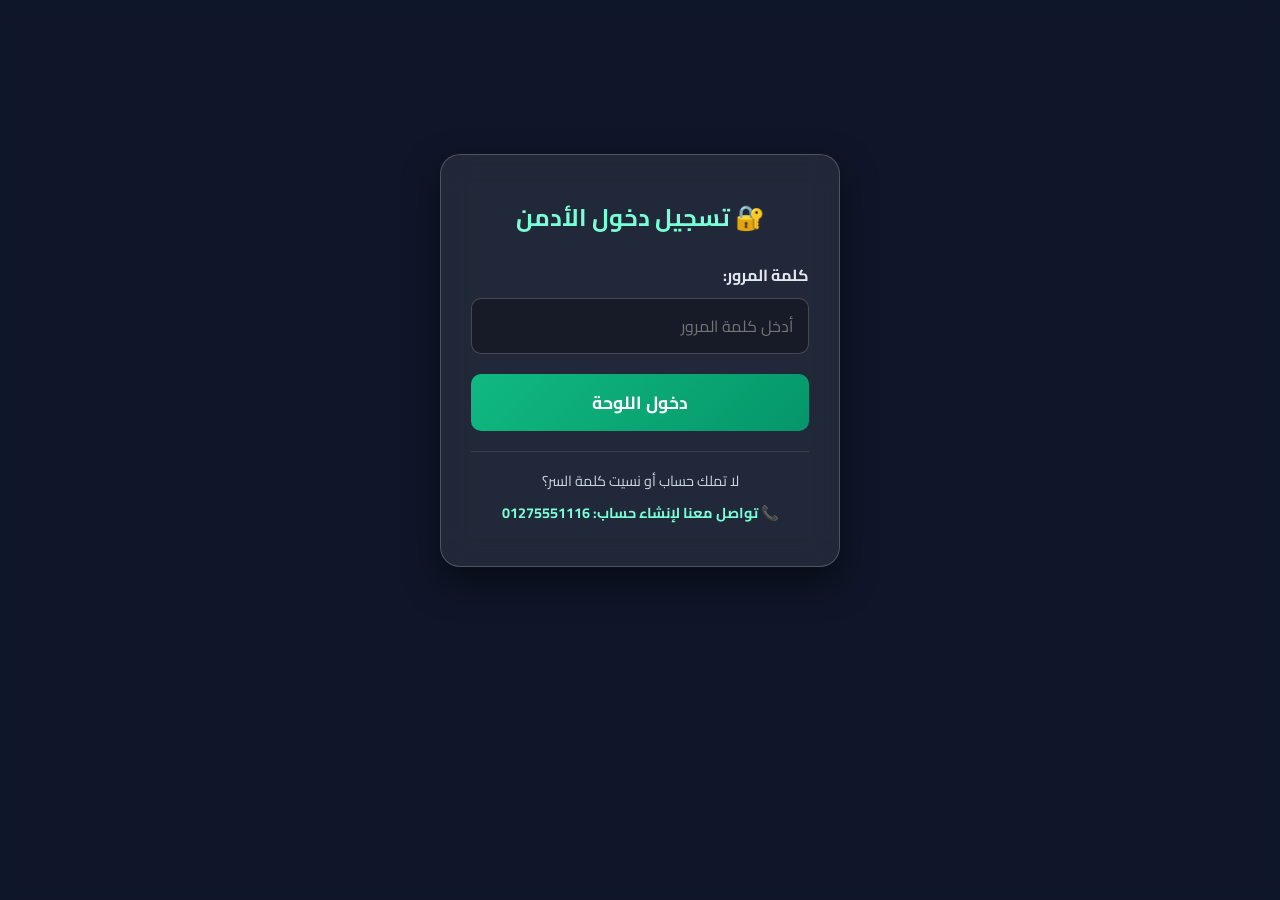
==== commit 4e93d0a6: "Add admin login screen, contact link, and interactive navigation bar" ====
--- a/admin.html
+++ b/admin.html
@@ -6,6 +6,43 @@
   <title>لوحة التحكم - إدارة الجرابات والموقع</title>
   <link rel="stylesheet" href="style.css">
   <style>
+    /* شاشة تسجيل الدخول */
+    .login-overlay {
+      display: flex;
+      justify-content: center;
+      align-items: center;
+      min-height: 80vh;
+      padding: 20px;
+    }
+    .login-card {
+      background: rgba(255, 255, 255, 0.08);
+      border: 1px solid rgba(255, 255, 255, 0.2);
+      border-radius: 20px;
+      padding: 40px 30px;
+      max-width: 400px;
+      width: 100%;
+      backdrop-filter: blur(15px);
+      box-shadow: 0 15px 35px rgba(0,0,0,0.5);
+      text-align: center;
+    }
+    .login-card h2 { color: #78ffd6; margin-bottom: 20px; }
+    
+    .register-contact {
+      margin-top: 20px;
+      padding-top: 15px;
+      border-top: 1px solid rgba(255,255,255,0.1);
+      font-size: 0.9rem;
+      color: #cbd5e1;
+    }
+    .register-contact a {
+      color: #78ffd6;
+      font-weight: 700;
+      text-decoration: none;
+      display: inline-block;
+      margin-top: 5px;
+    }
+
+    /* لوحة الأدمن */
     .admin-container {
       max-width: 650px;
       margin: 30px auto;
@@ -50,7 +87,6 @@
       color: #fff; font-size: 1.1rem; font-weight: 700; cursor: pointer;
     }
 
-    /* قائمة الجرابات للحذف */
     .covers-list-section { margin-top: 40px; }
     .covers-list-section h3 { color: #78ffd6; margin-bottom: 15px; border-bottom: 1px solid rgba(255,255,255,0.1); padding-bottom: 10px; }
     .item-row {
@@ -70,58 +106,97 @@
 </head>
 <body>
 
-  <header>
-    <h1>لوحة الإدارة الشاملة</h1>
-    <p>التحكم في وضع الصيانة وإضافة/حذف الأصناف</p>
-  </header>
-
-  <main class="admin-container">
-    <!-- التحكم في الصيانة -->
-    <div class="toggle-section">
-      <span>وضع الصيانة (قفل الموقع):</span>
-      <button id="toggle-maintenance-btn" class="switch-btn inactive" onclick="toggleMaintenance()">جاري الفحص...</button>
+  <!-- شاشة الدخول -->
+  <div id="login-section" class="login-overlay">
+    <div class="login-card">
+      <h2>🔐 تسجيل دخول الأدمن</h2>
+      <form id="login-form">
+        <div class="form-group">
+          <label>كلمة المرور:</label>
+          <input type="password" id="admin-password" placeholder="أدخل كلمة المرور" required>
+        </div>
+        <button type="submit" class="submit-btn">دخول اللوحة</button>
+        <p id="login-error" style="color: #ef4444; margin-top: 10px; display: none;">كلمة المرور غير صحيحة!</p>
+      </form>
+
+      <div class="register-contact">
+        <p>لا تملك حساب أو نسيت كلمة السر؟</p>
+        <a href="https://wa.me/201275551116?text=أهلاً،%20أريد%20إنشاء%20حساب%20أدمن%20جديد" target="_blank">
+          📞 تواصل معنا لإنشاء حساب: 01275551116
+        </a>
+      </div>
     </div>
-
-    <!-- إضافة صنف -->
-    <form id="add-cover-form">
-      <h3 style="margin-bottom: 15px; color: #78ffd6;">إضافة صنف/جراب جديد</h3>
-      <div class="form-group">
-        <label>عنوان/وصف الجراب:</label>
-        <input type="text" id="title" placeholder="مثال: جراب سيليكون أسود" required>
+  </div>
+
+  <!-- لوحة الأدمن (مخفية حتى تسجيل الدخول) -->
+  <div id="admin-panel" style="display: none;">
+    <header>
+      <h1>لوحة الإدارة الشاملة</h1>
+      <p>التحكم في وضع الصيانة وإدارة المنتجات</p>
+    </header>
+
+    <main class="admin-container">
+      <!-- التحكم في الصيانة -->
+      <div class="toggle-section">
+        <span>وضع الصيانة (قفل الموقع):</span>
+        <button id="toggle-maintenance-btn" class="switch-btn inactive" onclick="toggleMaintenance()">جاري الفحص...</button>
       </div>
 
-      <div class="form-group">
-        <label>الماركة:</label>
-        <select id="brand" required>
-          <option value="Oppo">أوبو (Oppo)</option>
-          <option value="Samsung">سامسونج (Samsung)</option>
-          <option value="Xiaomi">شاومي (Xiaomi)</option>
-          <option value="Other">ماركة أخرى</option>
-        </select>
+      <!-- إضافة صنف -->
+      <form id="add-cover-form">
+        <h3 style="margin-bottom: 15px; color: #78ffd6;">إضافة صنف/جراب جديد</h3>
+        <div class="form-group">
+          <label>عنوان/وصف الجراب:</label>
+          <input type="text" id="title" placeholder="مثال: جراب سيليكون أسود" required>
+        </div>
+
+        <div class="form-group">
+          <label>الماركة:</label>
+          <select id="brand" required>
+            <option value="Oppo">أوبو (Oppo)</option>
+            <option value="Samsung">سامسونج (Samsung)</option>
+            <option value="Xiaomi">شاومي (Xiaomi)</option>
+            <option value="Other">ماركة أخرى</option>
+          </select>
+        </div>
+
+        <div class="form-group">
+          <label>الموديل:</label>
+          <input type="text" id="modelName" placeholder="مثال: Oppo Reno 8 Pro" required>
+        </div>
+
+        <button type="submit" class="submit-btn">إضافة الجراب الآن</button>
+        <div id="status-msg" class="status-msg"></div>
+      </form>
+
+      <!-- قائمة الجرابات للحذف -->
+      <div class="covers-list-section">
+        <h3>الأصناف والجرابات المتاحة (للحذف)</h3>
+        <div id="admin-covers-list">جاري تحميل الأصناف...</div>
       </div>
 
-      <div class="form-group">
-        <label>الموديل:</label>
-        <input type="text" id="modelName" placeholder="مثال: Oppo Reno 8 Pro" required>
-      </div>
-
-      <button type="submit" class="submit-btn">إضافة الجراب الآن</button>
-      <div id="status-msg" class="status-msg"></div>
-    </form>
-
-    <!-- قائمة إدارة الأصناف وحذفها -->
-    <div class="covers-list-section">
-      <h3>الأصناف والجرابات المتاحة (للحذف)</h3>
-      <div id="admin-covers-list">جاري تحميل الأصناف...</div>
-    </div>
-
-    <a href="index.html" class="nav-link">← العودة لمعرض الجرابات</a>
-  </main>
+      <a href="index.html" class="nav-link">← العودة لمعرض الجرابات</a>
+    </main>
+  </div>
 
   <script>
     const API_URL = "https://covers-store-server.vercel.app/api/covers";
     const SETTINGS_URL = "https://covers-store-server.vercel.app/api/settings";
     let isMaintenance = false;
+
+    // تسجيل الدخول البسيط (كلمة السر الافتراضية: admin123)
+    document.getElementById("login-form").addEventListener("submit", (e) => {
+      e.preventDefault();
+      const pass = document.getElementById("admin-password").value;
+      if (pass === "admin123") {
+        document.getElementById("login-section").style.display = "none";
+        document.getElementById("admin-panel").style.display = "block";
+        fetchSettings();
+        loadAdminCovers();
+      } else {
+        document.getElementById("login-error").style.display = "block";
+      }
+    });
 
     async function fetchSettings() {
       try {
@@ -156,7 +231,6 @@
       } catch (err) { alert("حدث خطأ في العملية."); }
     }
 
-    // جلب وحذف الأصناف
     async function loadAdminCovers() {
       const listContainer = document.getElementById("admin-covers-list");
       try {
@@ -221,9 +295,6 @@
         }
       } catch (error) { statusMsg.innerText = "تعذر الاتصال بالسيرفر."; }
     });
-
-    fetchSettings();
-    loadAdminCovers();
   </script>
 </body>
 </html>
--- a/style.css
+++ b/style.css
@@ -470,4 +470,71 @@
 @keyframes moveBar {
   0% { left: -50%; }
   100% { left: 100%; }
+}/* شريط التنقل المتحرك Navbar */
+.navbar {
+  position: fixed;
+  top: 0;
+  left: 0;
+  right: 0;
+  z-index: 1000;
+  background: rgba(15, 23, 42, 0.75);
+  backdrop-filter: blur(15px);
+  border-bottom: 1px solid rgba(255, 255, 255, 0.1);
+  padding: 15px 25px;
+  box-shadow: 0 4px 30px rgba(0, 0, 0, 0.3);
+  transition: all 0.3s ease;
+}
+
+.nav-container {
+  max-width: 1100px;
+  margin: 0 auto;
+  display: flex;
+  justify-content: space-between;
+  align-items: center;
+}
+
+.nav-logo {
+  font-size: 1.3rem;
+  font-weight: 900;
+  color: #78ffd6;
+  text-decoration: none;
+  background: linear-gradient(135deg, #a8ff78 0%, #78ffd6 100%);
+  -webkit-background-clip: text;
+  -webkit-text-fill-color: transparent;
+}
+
+.nav-links {
+  display: flex;
+  list-style: none;
+  gap: 15px;
+  align-items: center;
+  margin: 0;
+  padding: 0;
+}
+
+.nav-links a {
+  color: #e2e8f0;
+  text-decoration: none;
+  font-weight: 600;
+  font-size: 0.95rem;
+  padding: 6px 12px;
+  border-radius: 20px;
+  transition: all 0.3s ease;
+}
+
+.nav-links a:hover {
+  color: #78ffd6;
+  background: rgba(255, 255, 255, 0.1);
+  transform: translateY(-2px);
+}
+
+.contact-nav-btn {
+  background: linear-gradient(135deg, #10b981 0%, #059669 100%) !important;
+  color: #fff !important;
+  font-weight: 700 !important;
+  box-shadow: 0 0 15px rgba(16, 185, 129, 0.4);
+}
+
+.contact-nav-btn:hover {
+  transform: scale(1.05) !important;
 }
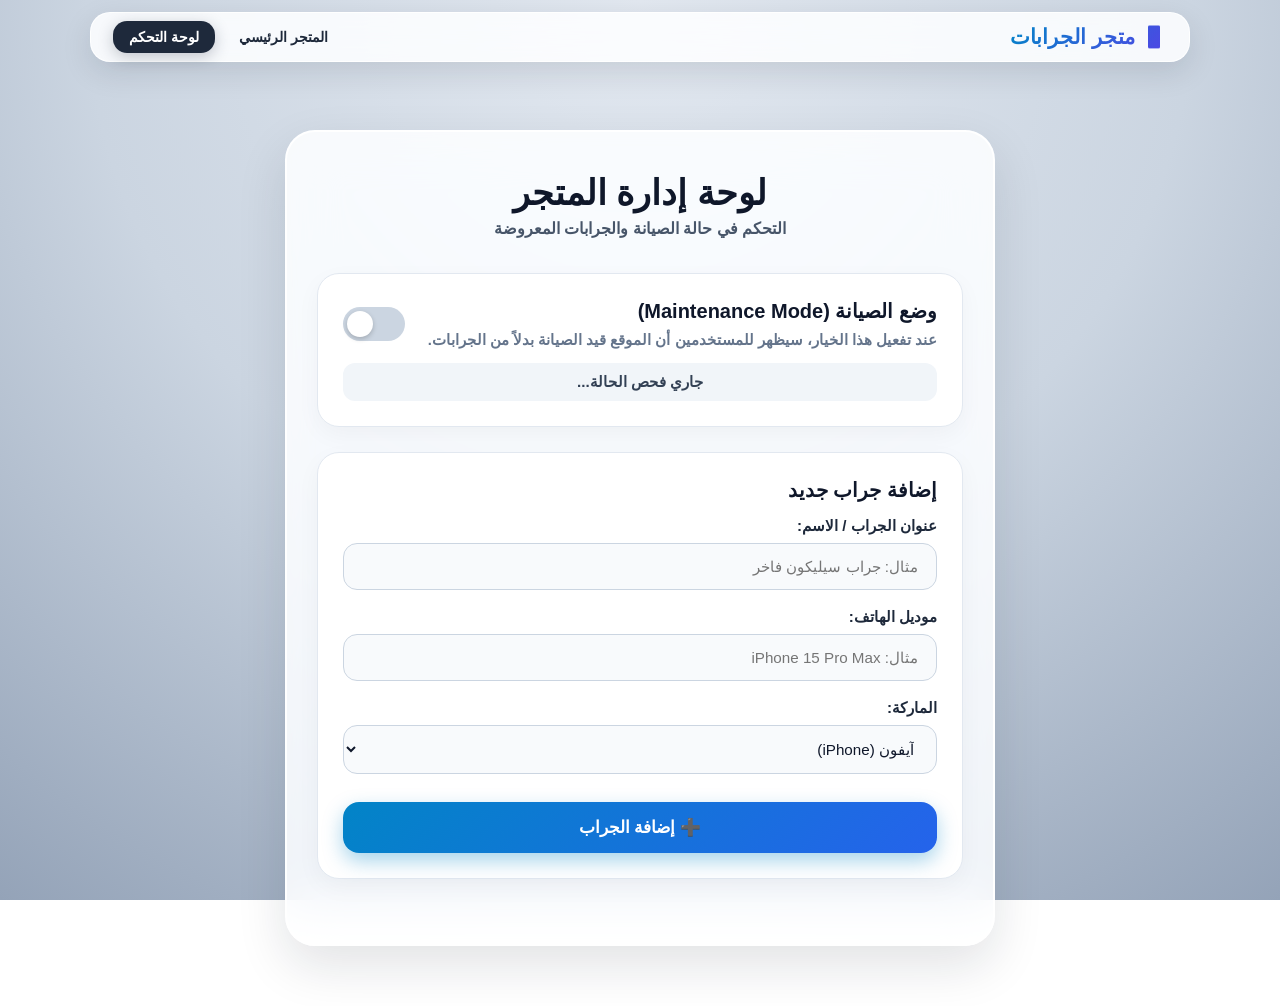
==== commit 78787a2a: "Enforce permanent light glass theme for admin dashboard and store" ====
--- a/admin.html
+++ b/admin.html
@@ -3,298 +3,75 @@
 <head>
   <meta charset="UTF-8">
   <meta name="viewport" content="width=device-width, initial-scale=1.0">
-  <title>لوحة التحكم - إدارة الجرابات والموقع</title>
+  <!-- إجبار المتصفح والموبايل على وضع Light Mode دائماً -->
+  <meta name="color-scheme" content="light">
+  <title>لوحة التحكم - متجر الجرابات</title>
   <link rel="stylesheet" href="style.css">
-  <style>
-    /* شاشة تسجيل الدخول */
-    .login-overlay {
-      display: flex;
-      justify-content: center;
-      align-items: center;
-      min-height: 80vh;
-      padding: 20px;
-    }
-    .login-card {
-      background: rgba(255, 255, 255, 0.08);
-      border: 1px solid rgba(255, 255, 255, 0.2);
-      border-radius: 20px;
-      padding: 40px 30px;
-      max-width: 400px;
-      width: 100%;
-      backdrop-filter: blur(15px);
-      box-shadow: 0 15px 35px rgba(0,0,0,0.5);
-      text-align: center;
-    }
-    .login-card h2 { color: #78ffd6; margin-bottom: 20px; }
-    
-    .register-contact {
-      margin-top: 20px;
-      padding-top: 15px;
-      border-top: 1px solid rgba(255,255,255,0.1);
-      font-size: 0.9rem;
-      color: #cbd5e1;
-    }
-    .register-contact a {
-      color: #78ffd6;
-      font-weight: 700;
-      text-decoration: none;
-      display: inline-block;
-      margin-top: 5px;
-    }
+</head>
+<body class="light-theme">
 
-    /* لوحة الأدمن */
-    .admin-container {
-      max-width: 650px;
-      margin: 30px auto;
-      background: rgba(255, 255, 255, 0.08);
-      border: 1px solid rgba(255, 255, 255, 0.15);
-      border-radius: 20px;
-      padding: 30px;
-      backdrop-filter: blur(12px);
-      box-shadow: 0 8px 32px 0 rgba(0, 0, 0, 0.37);
-    }
-    .toggle-section {
-      background: rgba(0,0,0,0.25);
-      border: 1px solid rgba(255,255,255,0.1);
-      padding: 20px;
-      border-radius: 15px;
-      margin-bottom: 30px;
-      display: flex;
-      justify-content: space-between;
-      align-items: center;
-    }
-    .switch-btn {
-      padding: 10px 20px;
-      border: none;
-      border-radius: 20px;
-      font-weight: 700;
-      cursor: pointer;
-    }
-    .switch-btn.active { background: #ef4444; color: #fff; }
-    .switch-btn.inactive { background: #10b981; color: #fff; }
+  <!-- شريط التنقل العلوي -->
+  <nav class="navbar">
+    <div class="nav-container">
+      <a href="index.html" class="nav-logo">📱 متجر الجرابات</a>
+      <ul class="nav-links">
+        <li><a href="index.html">المتجر الرئيسي</a></li>
+        <li><a href="admin.html" class="admin-nav-btn">لوحة التحكم</a></li>
+      </ul>
+    </div>
+  </nav>
 
-    .form-group { margin-bottom: 20px; text-align: right; }
-    .form-group label { display: block; margin-bottom: 8px; font-weight: 700; color: #e2e8f0; }
-    .form-group input, .form-group select {
-      width: 100%; padding: 12px 15px; border-radius: 10px;
-      border: 1px solid rgba(255, 255, 255, 0.2); background: rgba(0, 0, 0, 0.3);
-      color: #fff; font-size: 1rem; outline: none;
-    }
+  <!-- محتوى لوحة التحكم -->
+  <div class="admin-container">
+    <div class="admin-card">
+      <h1 class="admin-title">لوحة إدارة المتجر</h1>
+      <p class="admin-subtitle">التحكم في حالة الصيانة والجرابات المعروضة</p>
 
-    .submit-btn {
-      width: 100%; padding: 12px; border: none; border-radius: 10px;
-      background: linear-gradient(135deg, #10b981 0%, #059669 100%);
-      color: #fff; font-size: 1.1rem; font-weight: 700; cursor: pointer;
-    }
+      <!-- قسم مفتاح الصيانة -->
+      <div class="control-section">
+        <div class="switch-row">
+          <div class="switch-info">
+            <h3>وضع الصيانة (Maintenance Mode)</h3>
+            <p>عند تفعيل هذا الخيار، سيظهر للمستخدمين أن الموقع قيد الصيانة بدلاً من الجرابات.</p>
+          </div>
+          <label class="toggle-switch">
+            <input type="checkbox" id="maintenance-toggle" onchange="toggleMaintenance()">
+            <span class="slider"></span>
+          </label>
+        </div>
+        <div id="status-message" class="status-msg">جاري فحص الحالة...</div>
+      </div>
 
-    .covers-list-section { margin-top: 40px; }
-    .covers-list-section h3 { color: #78ffd6; margin-bottom: 15px; border-bottom: 1px solid rgba(255,255,255,0.1); padding-bottom: 10px; }
-    .item-row {
-      display: flex; justify-content: space-between; align-items: center;
-      background: rgba(0,0,0,0.2); padding: 12px 15px; border-radius: 10px; margin-bottom: 10px;
-      border: 1px solid rgba(255,255,255,0.05);
-    }
-    .delete-btn {
-      background: #ef4444; color: white; border: none; padding: 6px 14px;
-      border-radius: 8px; cursor: pointer; font-weight: 700; transition: 0.2s;
-    }
-    .delete-btn:hover { background: #dc2626; }
-    
-    .status-msg { margin-top: 15px; text-align: center; font-weight: 700; }
-    .nav-link { display: block; text-align: center; margin-top: 25px; color: #78ffd6; text-decoration: none; }
-  </style>
-</head>
-<body>
+      <!-- قسم إضافة جراب جديد -->
+      <div class="control-section">
+        <h3>إضافة جراب جديد</h3>
+        <form id="add-cover-form" onsubmit="handleAddCover(event)" class="admin-form">
+          <div class="form-group">
+            <label>عنوان الجراب / الاسم:</label>
+            <input type="text" id="cover-title" placeholder="مثال: جراب سيليكون فاخر" required>
+          </div>
+          <div class="form-group">
+            <label>موديل الهاتف:</label>
+            <input type="text" id="cover-model" placeholder="مثال: iPhone 15 Pro Max" required>
+          </div>
+          <div class="form-group">
+            <label>الماركة:</label>
+            <select id="cover-brand" required>
+              <option value="iPhone">آيفون (iPhone)</option>
+              <option value="Samsung">سامسونج (Samsung)</option>
+              <option value="Xiaomi">شاومي (Xiaomi)</option>
+              <option value="Realme">ريلمي (Realme)</option>
+              <option value="Oppo">أوبو (Oppo)</option>
+              <option value="Other">أخرى</option>
+            </select>
+          </div>
+          <button type="submit" class="submit-btn">➕ إضافة الجراب</button>
+        </form>
+      </div>
 
-  <!-- شاشة الدخول -->
-  <div id="login-section" class="login-overlay">
-    <div class="login-card">
-      <h2>🔐 تسجيل دخول الأدمن</h2>
-      <form id="login-form">
-        <div class="form-group">
-          <label>كلمة المرور:</label>
-          <input type="password" id="admin-password" placeholder="أدخل كلمة المرور" required>
-        </div>
-        <button type="submit" class="submit-btn">دخول اللوحة</button>
-        <p id="login-error" style="color: #ef4444; margin-top: 10px; display: none;">كلمة المرور غير صحيحة!</p>
-      </form>
-
-      <div class="register-contact">
-        <p>لا تملك حساب أو نسيت كلمة السر؟</p>
-        <a href="https://wa.me/201275551116?text=أهلاً،%20أريد%20إنشاء%20حساب%20أدمن%20جديد" target="_blank">
-          📞 تواصل معنا لإنشاء حساب: 01275551116
-        </a>
-      </div>
     </div>
   </div>
 
-  <!-- لوحة الأدمن (مخفية حتى تسجيل الدخول) -->
-  <div id="admin-panel" style="display: none;">
-    <header>
-      <h1>لوحة الإدارة الشاملة</h1>
-      <p>التحكم في وضع الصيانة وإدارة المنتجات</p>
-    </header>
-
-    <main class="admin-container">
-      <!-- التحكم في الصيانة -->
-      <div class="toggle-section">
-        <span>وضع الصيانة (قفل الموقع):</span>
-        <button id="toggle-maintenance-btn" class="switch-btn inactive" onclick="toggleMaintenance()">جاري الفحص...</button>
-      </div>
-
-      <!-- إضافة صنف -->
-      <form id="add-cover-form">
-        <h3 style="margin-bottom: 15px; color: #78ffd6;">إضافة صنف/جراب جديد</h3>
-        <div class="form-group">
-          <label>عنوان/وصف الجراب:</label>
-          <input type="text" id="title" placeholder="مثال: جراب سيليكون أسود" required>
-        </div>
-
-        <div class="form-group">
-          <label>الماركة:</label>
-          <select id="brand" required>
-            <option value="Oppo">أوبو (Oppo)</option>
-            <option value="Samsung">سامسونج (Samsung)</option>
-            <option value="Xiaomi">شاومي (Xiaomi)</option>
-            <option value="Other">ماركة أخرى</option>
-          </select>
-        </div>
-
-        <div class="form-group">
-          <label>الموديل:</label>
-          <input type="text" id="modelName" placeholder="مثال: Oppo Reno 8 Pro" required>
-        </div>
-
-        <button type="submit" class="submit-btn">إضافة الجراب الآن</button>
-        <div id="status-msg" class="status-msg"></div>
-      </form>
-
-      <!-- قائمة الجرابات للحذف -->
-      <div class="covers-list-section">
-        <h3>الأصناف والجرابات المتاحة (للحذف)</h3>
-        <div id="admin-covers-list">جاري تحميل الأصناف...</div>
-      </div>
-
-      <a href="index.html" class="nav-link">← العودة لمعرض الجرابات</a>
-    </main>
-  </div>
-
-  <script>
-    const API_URL = "https://covers-store-server.vercel.app/api/covers";
-    const SETTINGS_URL = "https://covers-store-server.vercel.app/api/settings";
-    let isMaintenance = false;
-
-    // تسجيل الدخول البسيط (كلمة السر الافتراضية: admin123)
-    document.getElementById("login-form").addEventListener("submit", (e) => {
-      e.preventDefault();
-      const pass = document.getElementById("admin-password").value;
-      if (pass === "admin123") {
-        document.getElementById("login-section").style.display = "none";
-        document.getElementById("admin-panel").style.display = "block";
-        fetchSettings();
-        loadAdminCovers();
-      } else {
-        document.getElementById("login-error").style.display = "block";
-      }
-    });
-
-    async function fetchSettings() {
-      try {
-        const res = await fetch(SETTINGS_URL);
-        const settings = await res.json();
-        isMaintenance = settings.isMaintenance;
-        updateToggleButton();
-      } catch (err) { console.error(err); }
-    }
-
-    function updateToggleButton() {
-      const btn = document.getElementById("toggle-maintenance-btn");
-      if (isMaintenance) {
-        btn.innerText = "إغلاق الصيانة (فتح الموقع)";
-        btn.className = "switch-btn active";
-      } else {
-        btn.innerText = "تفعيل الصيانة (قفل الموقع)";
-        btn.className = "switch-btn inactive";
-      }
-    }
-
-    async function toggleMaintenance() {
-      try {
-        const res = await fetch(SETTINGS_URL, {
-          method: "POST",
-          headers: { "Content-Type": "application/json" },
-          body: JSON.stringify({ isMaintenance: !isMaintenance })
-        });
-        const settings = await res.json();
-        isMaintenance = settings.isMaintenance;
-        updateToggleButton();
-      } catch (err) { alert("حدث خطأ في العملية."); }
-    }
-
-    async function loadAdminCovers() {
-      const listContainer = document.getElementById("admin-covers-list");
-      try {
-        const res = await fetch(API_URL);
-        const data = await res.json();
-        if (!data || data.length === 0) {
-          listContainer.innerHTML = "<p>لا توجد أصناف حالياً.</p>";
-          return;
-        }
-
-        listContainer.innerHTML = "";
-        data.forEach(item => {
-          const row = document.createElement("div");
-          row.className = "item-row";
-          row.innerHTML = `
-            <div>
-              <strong>[${item.brand}]</strong> ${item.title} - <small>${item.modelName}</small>
-            </div>
-            <button class="delete-btn" onclick="deleteCover('${item._id}')">حذف 🗑️</button>
-          `;
-          listContainer.appendChild(row);
-        });
-      } catch (err) {
-        listContainer.innerHTML = "<p>خطأ في جلب الأصناف.</p>";
-      }
-    }
-
-    async function deleteCover(id) {
-      if (!confirm("هل أنت تأكد من إزالة هذا الصنف؟")) return;
-      try {
-        const res = await fetch(`${API_URL}/${id}`, { method: "DELETE" });
-        if (res.ok) {
-          loadAdminCovers();
-        }
-      } catch (err) { alert("تعذر الحذف."); }
-    }
-
-    document.getElementById("add-cover-form").addEventListener("submit", async (e) => {
-      e.preventDefault();
-      const statusMsg = document.getElementById("status-msg");
-      statusMsg.style.color = "#78ffd6";
-      statusMsg.innerText = "جاري الإضافة...";
-
-      const coverData = {
-        title: document.getElementById("title").value,
-        brand: document.getElementById("brand").value,
-        modelName: document.getElementById("modelName").value
-      };
-
-      try {
-        const response = await fetch(API_URL, {
-          method: "POST",
-          headers: { "Content-Type": "application/json" },
-          body: JSON.stringify(coverData)
-        });
-
-        if (response.ok) {
-          statusMsg.style.color = "#34d399";
-          statusMsg.innerText = "تمت إضافة الصنف بنجاح! 🎉";
-          document.getElementById("add-cover-form").reset();
-          loadAdminCovers();
-        }
-      } catch (error) { statusMsg.innerText = "تعذر الاتصال بالسيرفر."; }
-    });
-  </script>
+  <script src="admin.js"></script>
 </body>
 </html>
--- a/style.css
+++ b/style.css
@@ -1,540 +1,562 @@
-@import url('https://fonts.googleapis.com/css2?family=Cairo:wght@400;600;700;900&display=swap');
+/* ====================================================
+   1. الإعدادات العامة والألوان الفاتحة الثابتة (Always Light Theme)
+   ==================================================== */
+:root {
+  color-scheme: light !important;
+}
 
 * {
   margin: 0;
   padding: 0;
   box-sizing: border-box;
-  font-family: 'Cairo', sans-serif;
-}
-
-body {
-  background: #0f172a url('https://images.unsplash.com/photo-1518837695005-2083093ee35b?auto=format&fit=crop&w=1920&q=80') no-repeat center center fixed;
-  background-size: cover;
-  color: #fff;
+  font-family: 'Segoe UI', -apple-system, BlinkMacSystemFont, Roboto, sans-serif;
+  -webkit-tap-highlight-color: transparent;
+}
+
+/* إجبار الخلفية الفاتحة دائماً ومنع تحولها للداكن */
+body, body.light-theme {
+  background: radial-gradient(circle at 50% 0%, #e2e8f0 0%, #cbd5e1 50%, #94a3b8 100%) !important;
+  background-attachment: fixed !important;
+  color: #0f172a !important;
   min-height: 100vh;
+  direction: rtl;
+  overflow-x: hidden;
+}
+
+/* ====================================================
+   2. شريط التنقل المتجاوب (Responsive Glass Navbar)
+   ==================================================== */
+.navbar {
+  position: fixed;
+  top: 12px;
+  left: 50%;
+  transform: translateX(-50%);
+  width: 92%;
+  max-width: 1100px;
+  z-index: 1000;
+  background: rgba(255, 255, 255, 0.85);
+  backdrop-filter: blur(25px) saturate(200%);
+  -webkit-backdrop-filter: blur(25px) saturate(200%);
+  border: 1px solid rgba(255, 255, 255, 0.9);
+  border-radius: 20px;
+  padding: 12px 22px;
+  box-shadow: 0 10px 30px rgba(15, 23, 42, 0.12);
+  transition: all 0.3s ease;
+}
+
+.nav-container {
+  display: flex;
+  justify-content: space-between;
+  align-items: center;
+  flex-wrap: wrap;
+  gap: 10px;
+}
+
+.nav-logo {
+  font-size: 1.3rem;
+  font-weight: 900;
+  text-decoration: none;
+  background: linear-gradient(135deg, #0284c7 0%, #4f46e5 100%);
+  -webkit-background-clip: text;
+  -webkit-text-fill-color: transparent;
+}
+
+.nav-links {
+  display: flex;
+  list-style: none;
+  gap: 8px;
+  align-items: center;
+  margin: 0;
+  padding: 0;
+  flex-wrap: wrap;
+}
+
+.nav-links a {
+  color: #1e293b;
+  text-decoration: none;
+  font-weight: 700;
+  font-size: 0.9rem;
+  padding: 8px 16px;
+  border-radius: 14px;
+  transition: all 0.3s cubic-bezier(0.4, 0, 0.2, 1);
+}
+
+.nav-links a:hover {
+  color: #0284c7;
+  background: rgba(2, 132, 199, 0.12);
+  transform: translateY(-1px);
+}
+
+.contact-nav-btn {
+  background: linear-gradient(135deg, #059669 0%, #10b981 100%) !important;
+  color: #ffffff !important;
+  font-weight: 800 !important;
+  box-shadow: 0 4px 15px rgba(5, 150, 105, 0.4);
+}
+
+.admin-nav-btn {
+  background: #1e293b !important;
+  color: #ffffff !important;
+  box-shadow: 0 4px 15px rgba(30, 41, 59, 0.25);
+}
+
+/* ====================================================
+   3. الهيدر وشريط البحث (Header & Main Store)
+   ==================================================== */
+header {
+  text-align: center;
+  padding: 135px 15px 20px;
+}
+
+header h1 {
+  font-size: 3.2rem;
+  font-weight: 900;
+  letter-spacing: -1px;
+  margin-bottom: 12px;
+  display: inline-block;
+  background: linear-gradient(120deg, #2563eb 0%, #7c3aed 25%, #db2777 50%, #059669 75%, #2563eb 100%);
+  background-size: 200% auto;
+  -webkit-background-clip: text;
+  -webkit-text-fill-color: transparent;
+  animation: shineGradient 4s linear infinite, textPulse 3s ease-in-out infinite;
+  filter: drop-shadow(0 8px 20px rgba(37, 99, 235, 0.25));
+}
+
+@keyframes shineGradient {
+  to { background-position: 200% center; }
+}
+
+@keyframes textPulse {
+  0%, 100% { transform: scale(1); }
+  50% { transform: scale(1.03); }
+}
+
+header p {
+  color: #334155;
+  font-size: 1.15rem;
+  font-weight: 700;
+}
+
+.search-box {
+  max-width: 520px;
+  margin: 25px auto;
+  padding: 0 15px;
+}
+
+.search-box input {
+  width: 100%;
+  padding: 16px 22px;
+  font-size: 1rem;
+  color: #0f172a;
+  background: rgba(255, 255, 255, 0.9);
+  backdrop-filter: blur(15px);
+  border: 2px solid rgba(255, 255, 255, 0.95);
+  border-radius: 30px;
+  outline: none;
+  box-shadow: 0 10px 25px rgba(15, 23, 42, 0.08);
+  transition: all 0.3s ease;
+  box-sizing: border-box;
+}
+
+.search-box input:focus {
+  border-color: #0284c7;
+  background: #ffffff;
+  box-shadow: 0 0 20px rgba(2, 132, 199, 0.3);
+}
+
+.filter-bar {
+  display: flex;
+  justify-content: center;
+  gap: 10px;
+  margin-bottom: 35px;
+  padding: 0 10px;
+  flex-wrap: wrap;
+}
+
+.filter-btn {
+  background: #ffffff;
+  border: 1px solid #cbd5e1;
+  color: #334155;
+  padding: 10px 22px;
+  border-radius: 20px;
+  cursor: pointer;
+  font-weight: 800;
+  font-size: 0.9rem;
+  box-shadow: 0 4px 12px rgba(0, 0, 0, 0.05);
+  transition: all 0.3s cubic-bezier(0.4, 0, 0.2, 1);
+}
+
+.filter-btn.active {
+  background: linear-gradient(135deg, #0284c7 0%, #2563eb 100%);
+  color: #ffffff;
+  border-color: transparent;
+  box-shadow: 0 6px 20px rgba(2, 132, 199, 0.4);
+}
+
+/* ====================================================
+   4. تنسيق لوحة التحكم الزاهية (Vibrant Admin Styles)
+   ==================================================== */
+.admin-container {
+  max-width: 750px;
+  margin: 0 auto;
+  padding: 130px 20px 60px;
+}
+
+.admin-card {
+  background: rgba(255, 255, 255, 0.85) !important;
+  backdrop-filter: blur(25px) saturate(200%);
+  -webkit-backdrop-filter: blur(25px) saturate(200%);
+  border: 2px solid rgba(255, 255, 255, 0.95);
+  border-radius: 30px;
+  padding: 40px 30px;
+  box-shadow: 0 20px 50px rgba(15, 23, 42, 0.12);
+}
+
+.admin-title {
+  font-size: 2.2rem;
+  font-weight: 900;
+  color: #0f172a !important;
+  margin-bottom: 6px;
+  text-align: center;
+}
+
+.admin-subtitle {
+  color: #475569 !important;
+  font-size: 1rem;
+  font-weight: 600;
+  text-align: center;
+  margin-bottom: 35px;
+}
+
+.control-section {
+  background: #ffffff !important;
+  border: 1px solid #e2e8f0;
+  border-radius: 22px;
+  padding: 25px;
+  margin-bottom: 25px;
+  box-shadow: 0 8px 25px rgba(0, 0, 0, 0.04);
+}
+
+.control-section h3 {
+  font-size: 1.25rem;
+  font-weight: 800;
+  color: #0f172a !important;
+  margin-bottom: 8px;
+}
+
+.switch-row {
+  display: flex;
+  justify-content: space-between;
+  align-items: center;
+  gap: 20px;
+}
+
+.switch-info p {
+  color: #64748b !important;
+  font-size: 0.92rem;
+  font-weight: 600;
+}
+
+/* تصميم مفتاح التفعيل (Toggle Switch) */
+.toggle-switch {
   position: relative;
-  direction: rtl;
-}
-
-body::before {
+  display: inline-block;
+  width: 62px;
+  height: 34px;
+  flex-shrink: 0;
+}
+
+.toggle-switch input {
+  opacity: 0;
+  width: 0;
+  height: 0;
+}
+
+.slider {
+  position: absolute;
+  cursor: pointer;
+  inset: 0;
+  background-color: #cbd5e1;
+  transition: .4s;
+  border-radius: 34px;
+}
+
+.slider:before {
+  position: absolute;
+  content: "";
+  height: 26px;
+  width: 26px;
+  left: 4px;
+  bottom: 4px;
+  background-color: white;
+  transition: .4s;
+  border-radius: 50%;
+  box-shadow: 0 2px 5px rgba(0,0,0,0.2);
+}
+
+input:checked + .slider {
+  background-color: #059669;
+}
+
+input:checked + .slider:before {
+  transform: translateX(28px);
+}
+
+.status-msg {
+  margin-top: 15px;
+  font-weight: 800;
+  font-size: 0.95rem;
+  padding: 10px 15px;
+  border-radius: 12px;
+  text-align: center;
+  background: #f1f5f9 !important;
+  color: #334155 !important;
+}
+
+/* نمذجة نماذج إدخال الأدمن */
+.admin-form {
+  display: flex;
+  flex-direction: column;
+  gap: 18px;
+  margin-top: 15px;
+}
+
+.form-group {
+  display: flex;
+  flex-direction: column;
+  gap: 8px;
+}
+
+.form-group label {
+  font-weight: 800;
+  font-size: 0.95rem;
+  color: #1e293b !important;
+}
+
+.form-group input, .form-group select {
+  width: 100%;
+  padding: 14px 18px;
+  font-size: 0.95rem;
+  color: #0f172a !important;
+  background: #f8fafc !important;
+  border: 1.5px solid #cbd5e1;
+  border-radius: 14px;
+  outline: none;
+  transition: all 0.25s ease;
+  box-sizing: border-box;
+}
+
+.form-group input:focus, .form-group select:focus {
+  border-color: #0284c7;
+  background: #ffffff !important;
+  box-shadow: 0 0 15px rgba(2, 132, 199, 0.2);
+}
+
+.submit-btn {
+  background: linear-gradient(135deg, #0284c7 0%, #2563eb 100%) !important;
+  color: #ffffff !important;
+  border: none;
+  padding: 15px;
+  border-radius: 16px;
+  font-weight: 900;
+  font-size: 1.05rem;
+  cursor: pointer;
+  box-shadow: 0 8px 20px rgba(2, 132, 199, 0.35);
+  transition: all 0.3s ease;
+  margin-top: 10px;
+}
+
+.submit-btn:hover {
+  transform: translateY(-2px);
+  box-shadow: 0 12px 25px rgba(2, 132, 199, 0.5);
+}
+
+/* ====================================================
+   5. شاشة الصيانة الفاخرة (Maintenance Screen)
+   ==================================================== */
+.maintenance-overlay {
+  display: flex;
+  justify-content: center;
+  align-items: center;
+  min-height: 100vh;
+  padding: 20px;
+  background: radial-gradient(circle at 50% 30%, #e2e8f0 0%, #cbd5e1 60%, #94a3b8 100%) !important;
+  text-align: center;
+}
+
+.maintenance-card {
+  background: rgba(255, 255, 255, 0.85) !important;
+  backdrop-filter: blur(30px) saturate(200%);
+  -webkit-backdrop-filter: blur(30px) saturate(200%);
+  border: 2px solid rgba(255, 255, 255, 0.95);
+  border-radius: 32px;
+  padding: 45px 25px;
+  max-width: 480px;
+  width: 100%;
+  box-shadow: 0 25px 60px rgba(15, 23, 42, 0.15);
+  display: flex;
+  flex-direction: column;
+  align-items: center;
+  animation: floatCard 4s ease-in-out infinite;
+}
+
+@keyframes floatCard {
+  0%, 100% { transform: translateY(0px); }
+  50% { transform: translateY(-8px); }
+}
+
+.maintenance-card h2 {
+  color: #0f172a !important;
+  margin-top: 25px;
+  margin-bottom: 12px;
+  font-size: 1.7rem;
+  font-weight: 900;
+}
+
+.animated-text {
+  color: #334155 !important;
+  margin-bottom: 25px;
+  font-size: 1.05rem;
+  font-weight: 600;
+}
+
+.contact-box {
+  background: #ffffff !important;
+  border: 2px solid #10b981;
+  padding: 18px 25px;
+  border-radius: 20px;
+  width: 100%;
+  box-sizing: border-box;
+  animation: pulseGlow 2.5s infinite;
+}
+
+@keyframes pulseGlow {
+  0%, 100% { box-shadow: 0 8px 25px rgba(16, 185, 129, 0.2); }
+  50% { box-shadow: 0 12px 35px rgba(16, 185, 129, 0.45); }
+}
+
+.contact-box p {
+  font-size: 0.95rem;
+  color: #1e293b !important;
+  margin-bottom: 6px;
+  font-weight: 800;
+}
+
+.phone-number {
+  font-size: 1.5rem;
+  font-weight: 900;
+  color: #059669 !important;
+  text-decoration: none;
+  display: inline-block;
+  direction: ltr;
+}
+
+.loader-wrapper {
+  display: flex;
+  justify-content: center;
+  align-items: center;
+  margin: 10px 0;
+}
+
+.loader {
+  position: relative;
+  width: 180px;
+  height: 180px;
+  background: #ffffff !important;
+  border-radius: 50%;
+  box-shadow: 0 12px 35px rgba(15, 23, 42, 0.1);
+  border: 2px solid rgba(2, 132, 199, 0.3);
+  display: flex;
+  align-items: center;
+  justify-content: center;
+  overflow: hidden;
+}
+
+.loader::before {
   content: '';
-  position: fixed;
+  position: absolute;
+  inset: 25px;
+  background: transparent;
+  border: 1.5px dashed rgba(2, 132, 199, 0.4);
+  border-radius: 50%;
+}
+
+.loader::after {
+  content: '';
+  position: absolute;
+  width: 60px;
+  height: 60px;
+  border-radius: 50%;
+  border: 1.5px dashed rgba(2, 132, 199, 0.4);
+}
+
+.loader span {
+  position: absolute;
+  top: 50%;
+  left: 50%;
+  width: 50%;
+  height: 100%;
+  background: transparent;
+  transform-origin: top left;
+  animation: radar81 2s linear infinite;
+  border-top: 2px dashed #0284c7;
+}
+
+.loader span::before {
+  content: '';
+  position: absolute;
   top: 0;
   left: 0;
   width: 100%;
   height: 100%;
-  background: rgba(15, 23, 42, 0.8);
-  backdrop-filter: blur(10px);
-  z-index: -1;
-}
-
-/* الهيدر */
-header {
-  text-align: center;
-  padding: 40px 20px 20px;
-}
-
-header h1 {
-  font-size: 2.6rem;
-  font-weight: 900;
-  background: linear-gradient(135deg, #a8ff78 0%, #78ffd6 100%);
-  -webkit-background-clip: text;
-  -webkit-text-fill-color: transparent;
-  margin-bottom: 10px;
-}
-
-header p {
-  font-size: 1.1rem;
-  color: #e2e8f0;
-}
-
-/* شريط البحث */
-.search-container {
-  max-width: 500px;
-  margin: 20px auto 10px;
-  padding: 0 20px;
-}
-
-.search-container input {
-  width: 100%;
-  padding: 14px 22px;
-  border-radius: 30px;
-  border: 1px solid rgba(255, 255, 255, 0.25);
-  background: rgba(255, 255, 255, 0.1);
-  color: #fff;
-  font-size: 1rem;
-  outline: none;
-  backdrop-filter: blur(10px);
-  transition: all 0.3s ease;
-}
-
-.search-container input::placeholder {
-  color: #cbd5e1;
-}
-
-.search-container input:focus {
-  border-color: #78ffd6;
-  background: rgba(255, 255, 255, 0.15);
-  box-shadow: 0 0 15px rgba(120, 255, 214, 0.3);
-}
-
-/* أزرار التصفية */
-.filters {
-  display: flex;
-  justify-content: center;
-  gap: 12px;
-  flex-wrap: wrap;
-  margin: 20px auto 40px;
-  padding: 0 20px;
-}
-
-.filter-btn {
-  background: rgba(255, 255, 255, 0.1);
-  border: 1px solid rgba(255, 255, 255, 0.2);
-  color: #fff;
-  padding: 10px 24px;
-  border-radius: 30px;
-  font-size: 1rem;
-  font-weight: 600;
-  cursor: pointer;
-  transition: all 0.3s ease;
-}
-
-.filter-btn:hover, .filter-btn.active {
-  background: linear-gradient(135deg, #10b981 0%, #059669 100%);
-  border-color: #10b981;
-  box-shadow: 0 0 15px rgba(16, 185, 129, 0.4);
-  transform: translateY(-2px);
-}
-
-/* شبكة الكروت */
-.container {
-  max-width: 1200px;
-  margin: 0 auto;
-  padding: 0 20px 60px;
-}
-
-.covers-grid {
-  display: grid;
-  grid-template-columns: repeat(auto-fill, minmax(240px, 1fr));
-  gap: 25px;
-}
-
-/* كارت الجراب */
-.cover-card {
-  background: rgba(255, 255, 255, 0.08);
-  border: 1px solid rgba(255, 255, 255, 0.15);
-  border-radius: 20px;
-  padding: 30px 20px;
-  text-align: center;
-  transition: all 0.3s ease;
-  backdrop-filter: blur(12px);
-  box-shadow: 0 8px 32px 0 rgba(0, 0, 0, 0.3);
-}
-
-.cover-card:hover {
-  transform: translateY(-8px);
-  border-color: #78ffd6;
-  box-shadow: 0 12px 30px rgba(0, 0, 0, 0.5), 0 0 15px rgba(120, 255, 214, 0.3);
-}
-
-.brand-badge {
-  display: inline-block;
-  background: rgba(16, 185, 129, 0.25);
-  color: #34d399;
-  border: 1px solid rgba(52, 211, 153, 0.4);
-  padding: 4px 16px;
-  border-radius: 20px;
-  font-size: 0.85rem;
-  font-weight: 700;
-  margin-bottom: 15px;
-}
-
-.card-info h3 {
-  font-size: 1.4rem;
-  font-weight: 700;
-  color: #ffffff;
-  margin-bottom: 8px;
-}
-
-.model-name {
-  color: #cbd5e1;
-  font-size: 1rem;
-}
-
-/* الرسائل */
-.loading, .no-data, .error-msg {
-  text-align: center;
-  grid-column: 1 / -1;
-  font-size: 1.3rem;
-  padding: 40px;
-  color: #cbd5e1;
-}/* واجهة وضع الصيانة والتطوير */
-.maintenance-overlay {
-  display: flex;
-  justify-content: center;
-  align-items: center;
-  min-height: 100vh;
-  padding: 20px;
-  text-align: center;
-}
-
-.maintenance-card {
-  background: rgba(255, 255, 255, 0.08);
-  border: 1px solid rgba(255, 255, 255, 0.2);
-  border-radius: 25px;
-  padding: 50px 30px;
-  max-width: 550px;
-  width: 100%;
-  backdrop-filter: blur(15px);
-  box-shadow: 0 20px 50px rgba(0,0,0,0.5);
-  animation: fadeIn 0.8s ease-in-out;
-}
-
-.gear-icon {
-  font-size: 4rem;
-  margin-bottom: 20px;
-  display: inline-block;
-  animation: spin 4s linear infinite;
-}
-
-.maintenance-card h2 {
-  font-size: 2.2rem;
-  font-weight: 900;
-  background: linear-gradient(135deg, #a8ff78 0%, #78ffd6 100%);
-  -webkit-background-clip: text;
-  -webkit-text-fill-color: transparent;
-  margin-bottom: 15px;
-}
-
-.animated-text {
-  font-size: 1.2rem;
-  color: #e2e8f0;
-  margin-bottom: 25px;
-  animation: pulse 2s infinite ease-in-out;
-}
-
-.maintenance-bar {
-  width: 100%;
-  height: 6px;
-  background: rgba(255,255,255,0.1);
-  border-radius: 10px;
-  overflow: hidden;
-  position: relative;
-}
-
-.maintenance-bar span {
-  display: block;
-  width: 50%;
-  height: 100%;
-  background: linear-gradient(90deg, #10b981, #78ffd6);
-  border-radius: 10px;
-  position: absolute;
-  animation: moveBar 2s infinite ease-in-out;
-}
-
-@keyframes spin {
+  background: #38bdf8;
+  transform-origin: top left;
+  transform: rotate(-55deg);
+  filter: blur(20px);
+}
+
+@keyframes radar81 {
   0% { transform: rotate(0deg); }
   100% { transform: rotate(360deg); }
 }
 
-@keyframes pulse {
-  0%, 100% { opacity: 0.7; }
-  50% { opacity: 1; }
-}
-
-@keyframes moveBar {
-  0% { left: -50%; }
-  100% { left: 100%; }
-}
-
-@keyframes fadeIn {
-  from { opacity: 0; transform: translateY(20px); }
-  to { opacity: 1; transform: translateY(0); }
-}/* واجهة وضع الصيانة التفاعلية */
-.maintenance-overlay {
-  display: flex;
-  justify-content: center;
-  align-items: center;
-  min-height: 100vh;
-  padding: 20px;
-  text-align: center;
-}
-
-.maintenance-card {
-  position: relative;
-  background: rgba(255, 255, 255, 0.08);
-  border: 1px solid rgba(255, 255, 255, 0.2);
-  border-radius: 25px;
-  padding: 50px 30px 40px;
-  max-width: 550px;
-  width: 100%;
-  backdrop-filter: blur(15px);
-  box-shadow: 0 20px 50px rgba(0,0,0,0.6);
-  animation: floatCard 4s ease-in-out infinite;
-}
-
-.close-badge {
-  position: absolute;
-  top: 15px;
-  right: 20px;
-  font-size: 1.5rem;
-  animation: pulse 1.5s infinite;
-}
-
-.gear-icon {
-  font-size: 4.5rem;
-  margin-bottom: 20px;
-  display: inline-block;
-  animation: spin 3s linear infinite;
-}
-
-.maintenance-card h2 {
-  font-size: 2.2rem;
-  font-weight: 900;
-  background: linear-gradient(135deg, #a8ff78 0%, #78ffd6 100%);
-  -webkit-background-clip: text;
-  -webkit-text-fill-color: transparent;
-  margin-bottom: 15px;
-}
-
-.animated-text {
-  font-size: 1.2rem;
-  color: #e2e8f0;
-  margin-bottom: 25px;
-}
-
-.maintenance-bar {
-  width: 100%;
-  height: 6px;
-  background: rgba(255,255,255,0.1);
-  border-radius: 10px;
-  overflow: hidden;
-  position: relative;
-  margin-bottom: 30px;
-}
-
-.maintenance-bar span {
-  display: block;
-  width: 50%;
-  height: 100%;
-  background: linear-gradient(90deg, #10b981, #78ffd6);
-  border-radius: 10px;
-  position: absolute;
-  animation: moveBar 2s infinite ease-in-out;
-}
-
-/* صندوق رقم التواصل */
-.contact-box {
-  background: rgba(16, 185, 129, 0.15);
-  border: 1px solid rgba(52, 211, 153, 0.3);
-  padding: 15px 20px;
-  border-radius: 15px;
-}
-
-.contact-box p {
-  font-size: 0.95rem;
-  color: #cbd5e1;
-  margin-bottom: 6px;
-}
-
-.phone-number {
-  font-size: 1.4rem;
-  font-weight: 900;
-  color: #78ffd6;
-  text-decoration: none;
-  display: inline-block;
-  direction: ltr;
-  transition: transform 0.3s ease;
-}
-
-.phone-number:hover {
-  transform: scale(1.08);
-}
-
-@keyframes spin {
-  0% { transform: rotate(0deg); }
-  100% { transform: rotate(360deg); }
-}
-
-@keyframes floatCard {
-  0%, 100% { transform: translateY(0); }
-  50% { transform: translateY(-10px); }
-}
-
-@keyframes moveBar {
-  0% { left: -50%; }
-  100% { left: 100%; }
-}/* تصميم شاشة الصيانة */
-.maintenance-overlay {
-  display: flex;
-  justify-content: center;
-  align-items: center;
-  min-height: 100vh;
-  padding: 20px;
-  background: #0f172a;
-  text-align: center;
-}
-
-.maintenance-card {
-  position: relative;
-  background: rgba(255, 255, 255, 0.08);
-  border: 1px solid rgba(255, 255, 255, 0.2);
-  border-radius: 25px;
-  padding: 50px 30px 40px;
-  max-width: 500px;
-  width: 100%;
-  backdrop-filter: blur(15px);
-  box-shadow: 0 20px 50px rgba(0,0,0,0.6);
-  animation: floatCard 4s ease-in-out infinite;
-}
-
-.close-badge {
-  position: absolute;
-  top: 15px;
-  right: 20px;
-  font-size: 1.5rem;
-}
-
-.gear-icon {
-  font-size: 4.5rem;
-  margin-bottom: 20px;
-  display: inline-block;
-  animation: spin 3s linear infinite;
-}
-
-.maintenance-card h2 {
-  font-size: 1.8rem;
-  color: #78ffd6;
-  margin-bottom: 15px;
-}
-
-.animated-text {
-  font-size: 1.1rem;
-  color: #e2e8f0;
-  margin-bottom: 25px;
-}
-
-.maintenance-bar {
-  width: 100%;
-  height: 6px;
-  background: rgba(255,255,255,0.1);
-  border-radius: 10px;
-  overflow: hidden;
-  position: relative;
-  margin-bottom: 30px;
-}
-
-.maintenance-bar span {
-  display: block;
-  width: 50%;
-  height: 100%;
-  background: linear-gradient(90deg, #10b981, #78ffd6);
-  border-radius: 10px;
-  position: absolute;
-  animation: moveBar 2s infinite ease-in-out;
-}
-
-.contact-box {
-  background: rgba(16, 185, 129, 0.15);
-  border: 1px solid rgba(52, 211, 153, 0.3);
-  padding: 15px;
-  border-radius: 15px;
-}
-
-.contact-box p {
-  font-size: 0.95rem;
-  color: #cbd5e1;
-  margin-bottom: 6px;
-}
-
-.phone-number {
-  font-size: 1.4rem;
-  font-weight: 900;
-  color: #78ffd6;
-  text-decoration: none;
-  display: inline-block;
-  direction: ltr;
-}
-
-@keyframes spin {
-  0% { transform: rotate(0deg); }
-  100% { transform: rotate(360deg); }
-}
-
-@keyframes floatCard {
-  0%, 100% { transform: translateY(0); }
-  50% { transform: translateY(-10px); }
-}
-
-@keyframes moveBar {
-  0% { left: -50%; }
-  100% { left: 100%; }
-}/* شريط التنقل المتحرك Navbar */
-.navbar {
-  position: fixed;
-  top: 0;
-  left: 0;
-  right: 0;
-  z-index: 1000;
-  background: rgba(15, 23, 42, 0.75);
-  backdrop-filter: blur(15px);
-  border-bottom: 1px solid rgba(255, 255, 255, 0.1);
-  padding: 15px 25px;
-  box-shadow: 0 4px 30px rgba(0, 0, 0, 0.3);
-  transition: all 0.3s ease;
-}
-
-.nav-container {
-  max-width: 1100px;
-  margin: 0 auto;
-  display: flex;
-  justify-content: space-between;
-  align-items: center;
-}
-
-.nav-logo {
-  font-size: 1.3rem;
-  font-weight: 900;
-  color: #78ffd6;
-  text-decoration: none;
-  background: linear-gradient(135deg, #a8ff78 0%, #78ffd6 100%);
-  -webkit-background-clip: text;
-  -webkit-text-fill-color: transparent;
-}
-
-.nav-links {
-  display: flex;
-  list-style: none;
-  gap: 15px;
-  align-items: center;
-  margin: 0;
-  padding: 0;
-}
-
-.nav-links a {
-  color: #e2e8f0;
-  text-decoration: none;
-  font-weight: 600;
-  font-size: 0.95rem;
-  padding: 6px 12px;
-  border-radius: 20px;
-  transition: all 0.3s ease;
-}
-
-.nav-links a:hover {
-  color: #78ffd6;
-  background: rgba(255, 255, 255, 0.1);
-  transform: translateY(-2px);
-}
-
-.contact-nav-btn {
-  background: linear-gradient(135deg, #10b981 0%, #059669 100%) !important;
-  color: #fff !important;
-  font-weight: 700 !important;
-  box-shadow: 0 0 15px rgba(16, 185, 129, 0.4);
-}
-
-.contact-nav-btn:hover {
-  transform: scale(1.05) !important;
+/* ====================================================
+   6. التجاوب الكامل مع الهواتف الذكية (Mobile Responsive)
+   ==================================================== */
+@media (max-width: 600px) {
+  .navbar {
+    top: 8px;
+    width: 95%;
+    padding: 8px 12px;
+    border-radius: 16px;
+  }
+
+  .admin-container {
+    padding-top: 110px;
+    padding-left: 12px;
+    padding-right: 12px;
+  }
+
+  .admin-card {
+    padding: 25px 15px;
+    border-radius: 22px;
+  }
+
+  .admin-title {
+    font-size: 1.7rem;
+  }
+
+  .switch-row {
+    flex-direction: row;
+    align-items: center;
+  }
+
+  header h1 {
+    font-size: 2rem;
+  }
+
+  .loader {
+    width: 150px;
+    height: 150px;
+  }
 }
